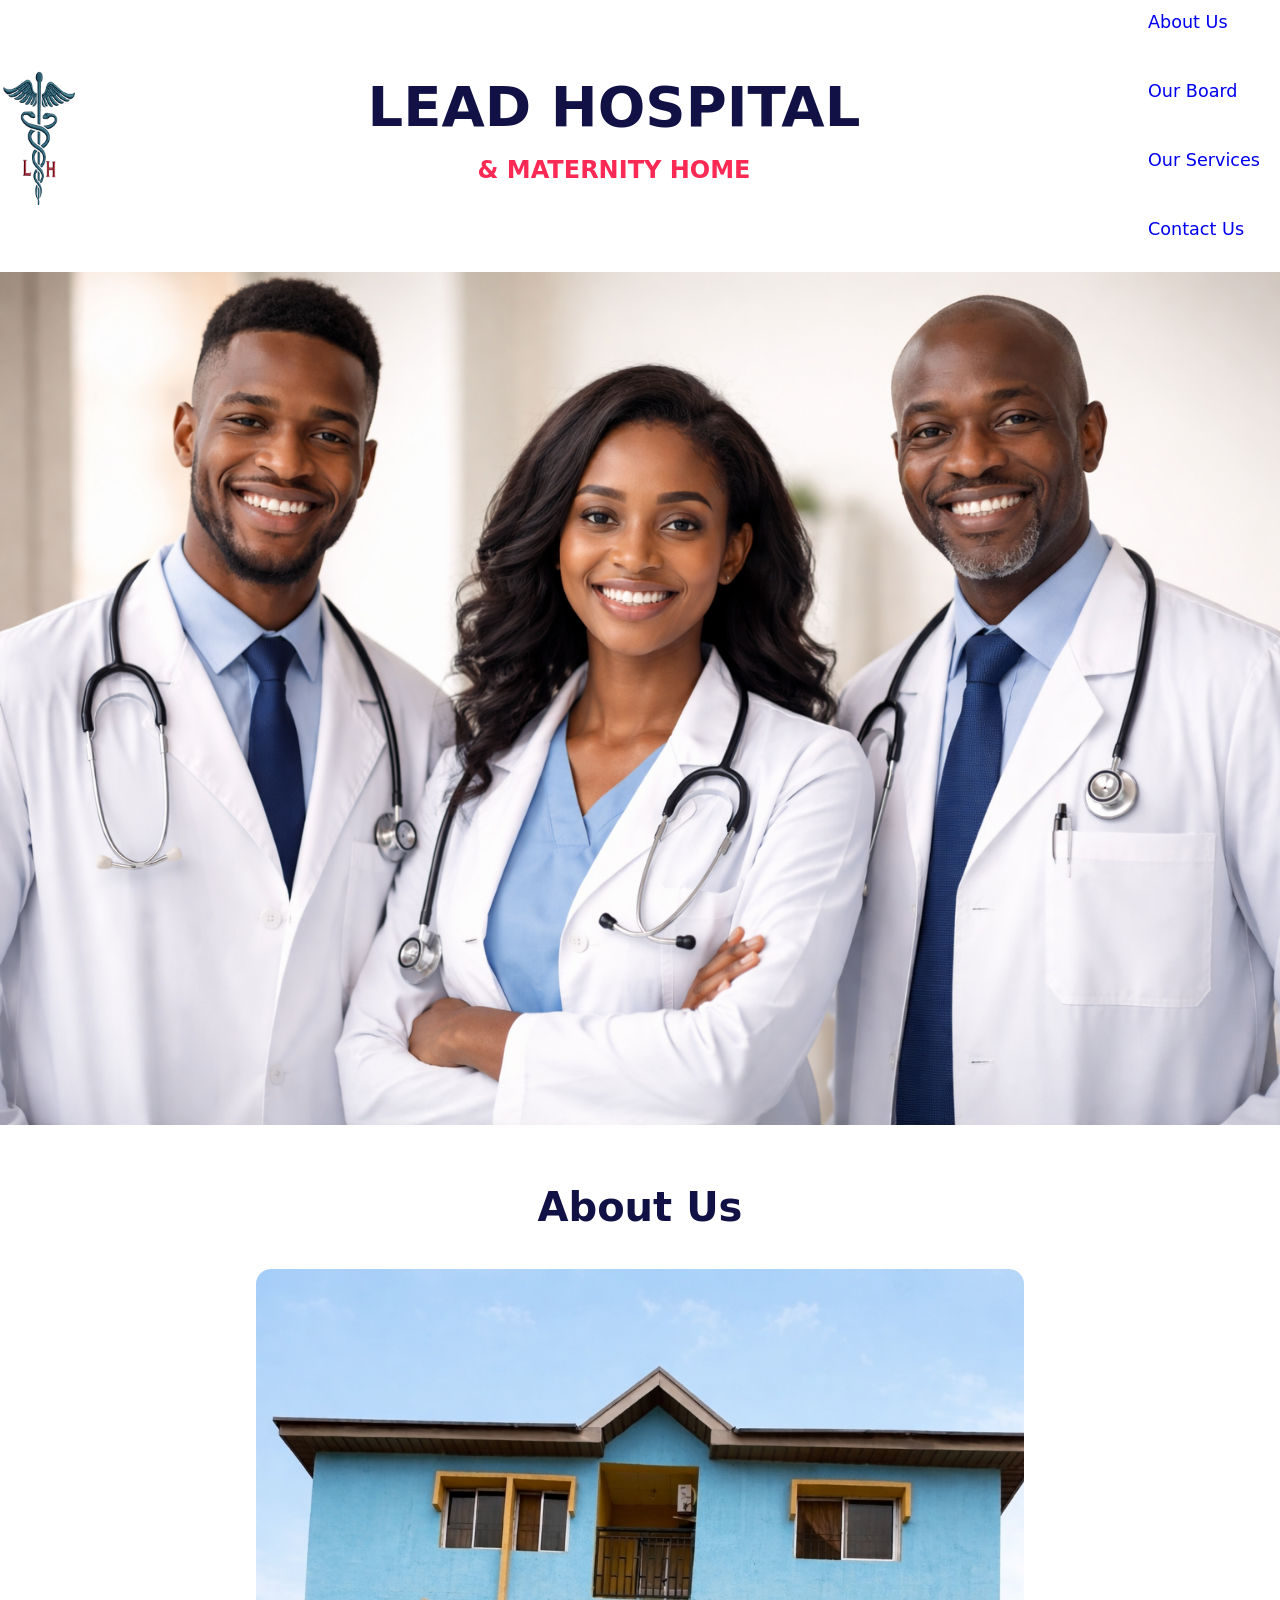
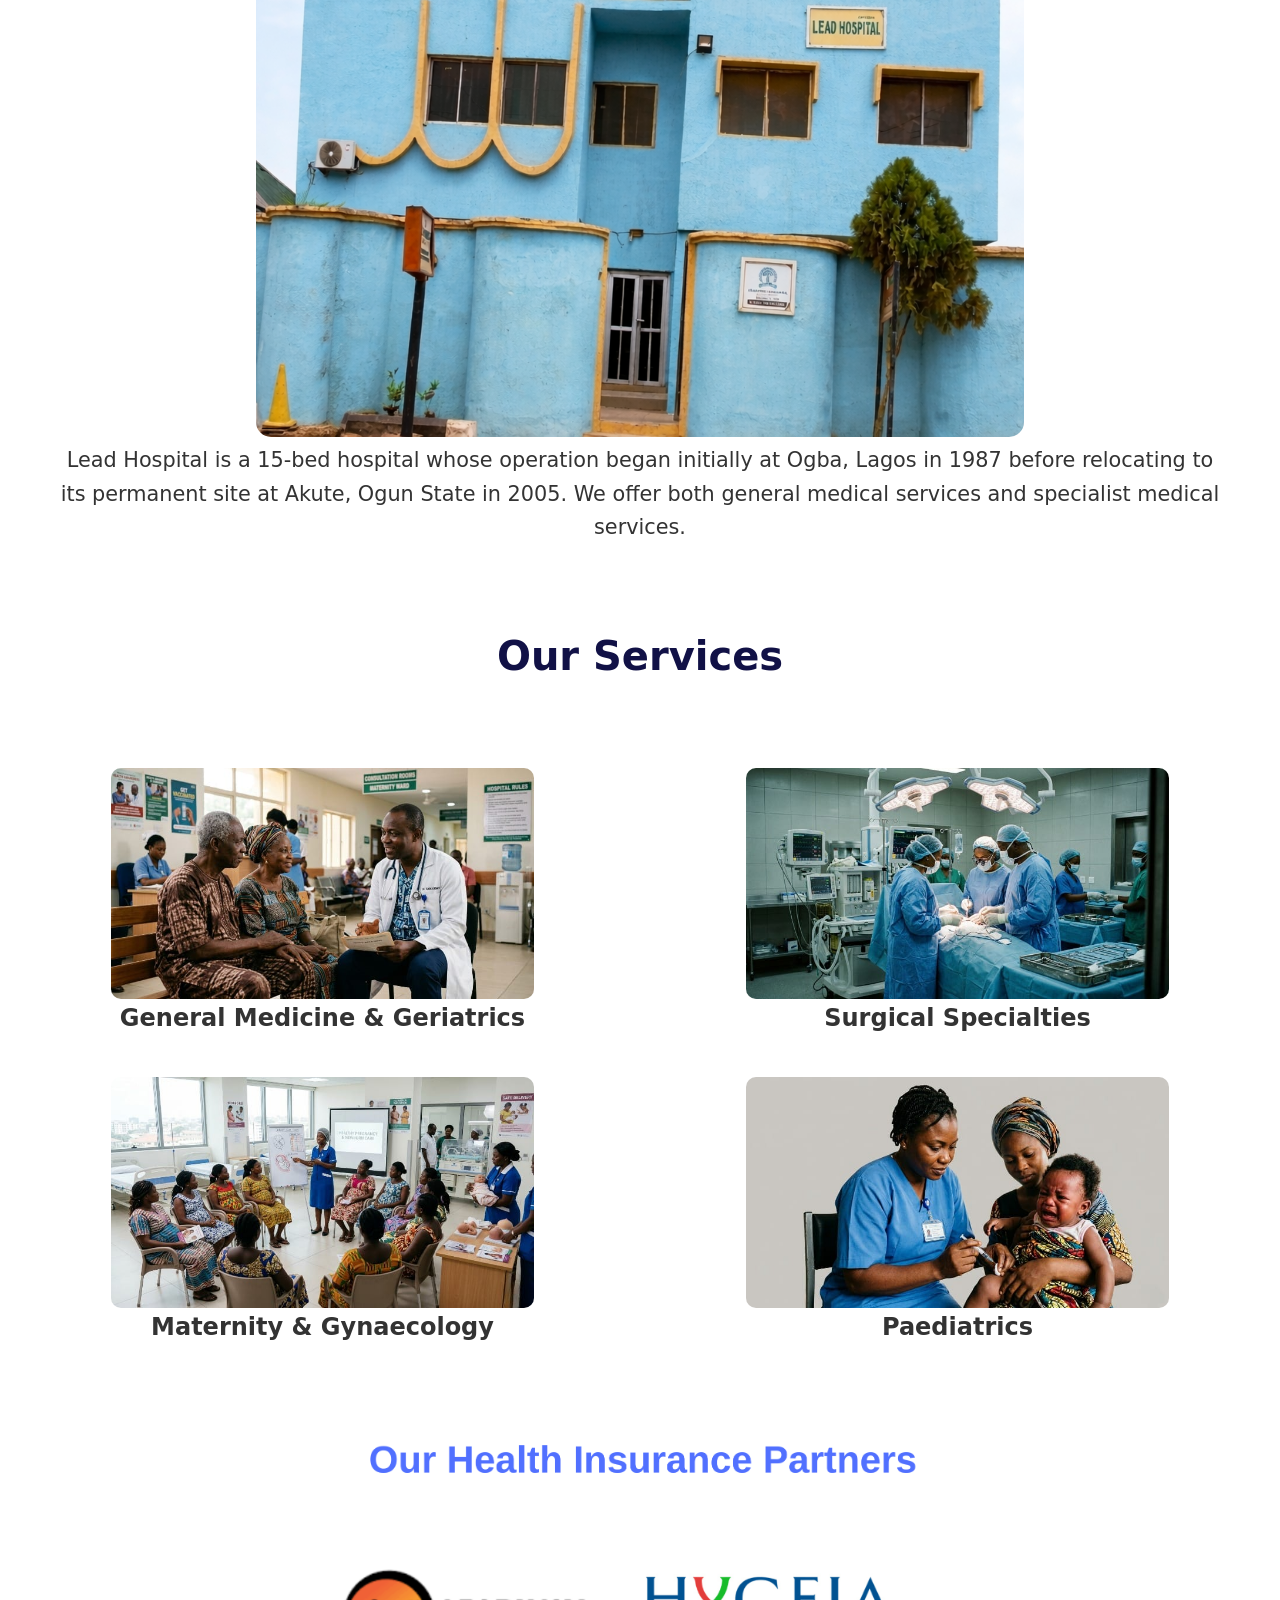
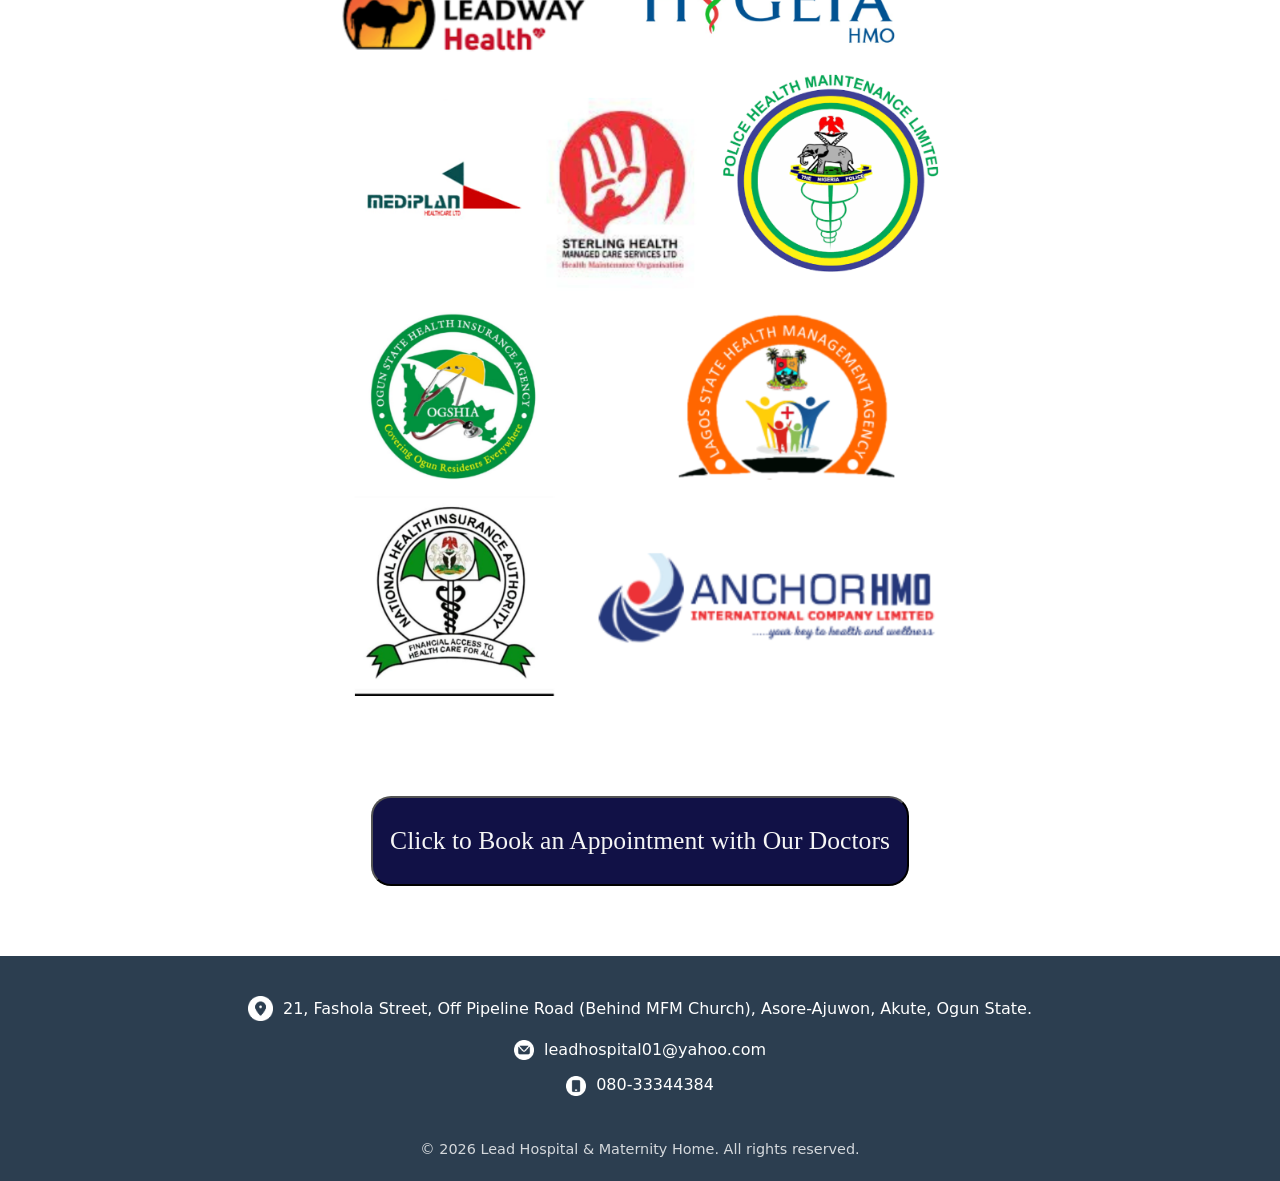
==== index.html @ 43e88675 "Add files via upload" ====
<!DOCTYPE html>
<html lang="en">
<head>
    <meta charset="UTF-8">
    <meta name="viewport" content="width=device-width, initial-scale=1.0">
    <title>Lead Hospital and Maternity Home</title>
    <link rel="icon" href="./Images/logo2.png" type="image/png">
    <link rel="stylesheet" href="style.css">
</head>
<body>
    <header class="header">
    <img class="logo" src="./Images/logo2.png">
    <div class="hospital">
    <h1>LEAD HOSPITAL</h1>
    <h2 class="mat">& MATERNITY HOME</h2>
    </div>
    <nav class="main-nav" aria-label="Main Navigation">
         <button class="menu-toggle" aria-controls="primary-navigation" aria-expanded="false">
                <span class="sr-only">Menu</span>
                <!-- Replaced Font Awesome icon with an inline SVG for reliability -->
                <svg width="24" height="24" viewBox="0 0 24 24" fill="none" xmlns="http://www.w3.org/2000/svg">
                    <path d="M4 6H20M4 12H20M4 18H20" stroke="currentColor" stroke-width="2" stroke-linecap="round" stroke-linejoin="round"/>
                </svg>
            </button>
        <ul id="primary-navigation" data-visible="false">
        <a href="#about-us"><li>About Us</li></a>
        <a href="./board.html" target="_blank"><li>Our Board</li></a>
        <a href="#our-services"><li>Our Services</li></a>
        <a href="#contact-us"><li>Contact Us</li></a>
        </ul>
    </nav>
    </header>
    <div id="slider">
    <figure>
        <img src="./Images/threedoctors.png">
        <img src="./Images/surgeons.png">
        <img src="./Images/nusreandboy.png">
        <img src="./Images/threedoctors.png">
        <img src="./Images/nusreandboy.png">
    </figure>
    </div>
    <section class="about-us-section">
    <h3 id="about-us">About Us</h3>
    <img src="./Images/hospitalbuilding2.png">
    <p class="lead">Lead Hospital is a 15-bed hospital whose operation began initially at Ogba, Lagos in 1987 before relocating to its permanent site at Akute, Ogun State in 2005.
We offer both general medical services and specialist medical services. 
</p>
</section>
<div class="our-services">
    <h4 id="our-services">Our Services</h4>
</div> 
    <section class="services">
        <div class="service1">
    <div class="service">
        <img src="./Images/medicine2.jpg">
        <p><b>General Medicine & Geriatrics</b></p>
    </div>
    <div class="service">
        <img src="./Images/theater2.jpg">
        <p><b>Surgical Specialties</b></p>
    </div>
    </div>
    <div class="service2">
    <div class="service">
        <img src="./Images/maternity2.jpg">
        <p><b>Maternity & Gynaecology</b></p>
    </div>
    <div class="service">
        <img src="./Images/vaccination.jpg">
        <p><b>Paediatrics</b></p>
    </div>
    </div>
</section>
<div>
    <img class="hmos" src="./Images/hmos.png">
</div>
<a href="https://wa.link/bd7n5i" alt="whatsapp link" target="_blank"><button>Click to Book an Appointment with Our Doctors</button></a>
   

    <footer class="site-footer">
        <div class="footer-contact-info">
            <address id="contact-us">
                <img class="icon" src="./Images/addressicon.png" alt="Address icon">
                <p>21, Fashola Street, Off Pipeline Road (Behind MFM Church), Asore-Ajuwon, Akute, Ogun State.</p>
            </address>
            <p>
                <img class="contact-icon" src="./Images/emailicon.png" alt="Email icon">
                <a href="mailto:leadhospital01@yahoo.com">leadhospital01@yahoo.com</a>
            </p>
            <p>
                <img class="contact-icon" src="./Images/phoneicon.png" alt="Phone icon">
                <a href="tel:+2348033344384">080-33344384</a>
            </p>
        </div>
        <div class="footer-copyright">
            <p>&copy; 2026 Lead Hospital & Maternity Home. All rights reserved.</p>
        </div>
    </footer>
     <script src="script.js"></script>
</body>
</html>
---- style.css ----
:root {
    /* Define color variables for easy changes and consistency */
    --primary-color: #5d4037; /* Darker brown */
    --secondary-color: #2e7d32; /* Darker green */
    --tertiary-color: red;
    --text-color-dark: #333;
    --text-color-light: #fff;
    --accent-grey: grey;
    --background-light: rgb(255, 255, 243); /* Your existing off-white/cream */
    --footer-bg-color: #2c3e50; /* Deep charcoal for footer */
}

* {
    margin: 0;
    padding: 0;
    box-sizing: border-box;
    /* Using system fonts for performance and native feel */
    overflow-x: hidden;
    font-family: system-ui, -apple-system, BlinkMacSystemFont, 'Segoe UI', Roboto, Oxygen, Ubuntu, Cantarell, 'Open Sans', 'Helvetica Neue', sans-serif;
}

html {
    scroll-behavior: smooth; /* Smooth scrolling for anchor links */
}

body {
    line-height: 1.6;
    color: var(--text-color-dark);
    -webkit-font-smoothing: antialiased; /* Better font rendering for macOS/iOS */
    -moz-osx-font-smoothing: grayscale; /* Better font rendering for macOS/iOS */
}
.header {
    display: flex;
    align-items: center;
    justify-content: space-between;
    padding-right: 20px;
    margin-bottom: 20px;
}
.logo {
    width: 80px;
    height: auto;
}
.hospital {
    display: flex;
    flex-direction: column;
    text-align: center;
}
.sr-only {
    position: absolute;
    width: 1px;
    height: 1px;
    padding: 0;
    margin: -1px;
    overflow: hidden;
    clip: rect(0, 0, 0, 0);
    white-space: nowrap;
    border: 0;
}
/* Navigation */
.main-nav ul {
    display: flex;
    flex-direction: column;
    list-style: none;
    gap: 25px; /* Space between navigation items */
    transition: transform 0.3s ease-in-out;
}

.main-nav a {
    font-size: 1.1em;
    font-weight: 500;
    padding: 8px 0; /* Add more vertical padding for clickable area */
    position: relative; /* For underline effect */
}

.main-nav a::after {
    content: '';
    position: absolute;
    width: 0;
    height: 2px;
    bottom: -3px;
    left: 0;
    background-color: var(--primary-color);
    transition: width 0.3s ease-in-out;
}

.main-nav a:hover::after,
.main-nav a:focus::after {
    width: 100%;
}
.menu-toggle {
    display: none; /* Hide on larger screens */
    background: none;
    border: none;
    font-size: 1.8em;
    color: var(--primary-color);
    cursor: pointer;
    padding: 10px;
    z-index: 1001; /* Ensure toggle is above the menu */
}
h1 {
    color: rgb(17, 17, 70);
    font-size:  clamp(3.5em, 2vw, 4.5em);
}
.board {
    font-size:  clamp(3em, 2vw, 3.5em);
}
.mat {
    color: rgb(250,42,85);
}

.about-us-section {
    padding: 30px 20px;
    max-width: 1200px;
    margin: 20px auto;
    text-align: center;
}
.about-us-section h3 {
    color: rgb(17, 17, 70);
    font-size: clamp(2em, 4vw, 2.5em);
    margin-bottom: 30px;
}
.lead {
    font-size: clamp(1em, 2vw, 1.3em);
}
.about-us-section img {
    border-radius: 15px;
    width: 60vw;
}
.our-docs {
    padding: 30px 20px;
    max-width: 1200px;
    margin: 0 auto;
    text-align: center;
}
.our-docs h4 {
    color: rgb(17, 17, 70);
    font-size: clamp(2em, 4vw, 2.5em);
    margin-bottom: 30px;
}
.docs {
    display: flex;
    flex-direction: column;
    align-items: center;
    justify-content: center;
}
.docs img {
    height: auto;
    width: 40vw;
}
.our-services {
    padding: 30px 20px;
    max-width: 1200px;
    margin: 0 auto;
    text-align: center;
}
.our-services h4 {
    color: rgb(17, 17, 70);
    font-size: clamp(2em, 4vw, 2.5em);
    margin-bottom: 30px;
}
.services {
    display: flex;
    flex-direction: column;
}
.service1, .service2 {
    display: flex;
    align-items: center;
    gap: 30px;
    padding: 20px;
}
.service {
    display: flex;
    flex-direction: column;
    align-items: center;
    justify-content: space-between;
}
.service img {
    width: 70%;
    border-radius: 10px;
}
.service p {
    font-size: clamp(1em, 2vw, 1.5em);
}
.hmos {
    max-height: 100vh;
    display: block;
    margin: 30px auto;
}
button {
    border-radius: 20px;
    width: 42vw;
    height: 10vh;
    display: block;
    margin: 70px auto;
    background-color:   rgb(17, 17, 70);
    font-family: Cambria, Cochin, Georgia, Times, 'Times New Roman', serif;
    font-size: clamp(1.3em, 2vw, 2em);
    font-weight: 500;
    color: whitesmoke;
}
button:hover {
    background-color:  rgb(250,42,85);
    color: whitesmoke
}
a {
   text-decoration: none;
}

#slider {
    overflow: hidden;
}

#slider figure {
    position: relative;
    width: 500%;
    margin: 0;
    left: 0;
    animation: 15s slider infinite;
}
#slider figure img {
    float: left;
    width: 20%;
}
@keyframes slider {
    0% {
        left: 0;
    }
     20% {
        left: 0;
    }
    25% {
        left: -100%;
    }
    45% {
        left: -100%;
    }
    50% {
        left: -200%;
    }
    70% {
        left: -200%;
    }
    75% {
        left: -300%;
    }
    95% {
        left: -300%;
    }
    100% {
        left: -400%;
    }
}

/* Footer */
.site-footer {
    background-color:  var(--footer-bg-color);
    color: var(--text-color-light);
    padding: 40px 20px 20px;
    text-align: center;
}

.footer-contact-info {
    margin-bottom: 20px;
    display: flex;
    flex-direction: column;
    align-items: center;
    gap: 10px;
}

.footer-contact-info address {
    font-style: normal;
    display: flex;
    align-items: center;
    justify-content: center;
    gap: 10px;
    margin-bottom: 5px;
}

.footer-contact-info .icon {
    width: 25px;
    height: 25px;
    filter: invert(100%);
    display: inline-block;
    vertical-align: middle;
}

.footer-contact-info p,
.footer-contact-info a {
    color: var(--text-color-light);
    font-size: 1em;
    margin: 0;
}

.footer-contact-info a:hover {
    text-decoration: underline;
}

/* New styling for the contact icons in the footer */
.contact-icon {
    width: 20px;
    height: 20px;
    filter: invert(100%);
    display: inline-block;
    vertical-align: middle;
    margin-right: 5px;
}

.footer-copyright p {
    font-size: 0.9em;
    opacity: 0.8;
    margin-top: 20px;
}


/* For screens up to 1024px wide (desktops, large tablets) */
@media (max-width: 1024px) {
    .site-header {
        padding: 10px;
    }
    .logo {
        width: 100px;
    }
    .main-nav ul {
        gap: 20px;
    }
    .docs img {
    height: auto;
    width: 60vw;
}
.book {
    width: 48vw;
    padding: 10px;
    height: 15vh;
   }

}

/* For screens up to 768px wide (tablets and smaller) */
@media (max-width: 768px) {
    /* Mobile navigation */
    .header {
        margin-left: 150px;
    }
    .logo {
    width: 70px;
    height: auto;
}

    .menu-toggle {
        display: block;
    }
    .main-nav ul {
        display: none;
        flex-direction: column;
        position: absolute;
        top: 60px;
        right: 0;
        width: 250px;
        background-color: #fff;
        box-shadow: 0 5px 15px rgba(0,0,0,0.1);
        border-radius: 8px;
        padding: 20px;
        transform: translateX(100%);
        transition: transform 0.3s ease-in-out;
    }
    .main-nav ul[data-visible="true"] {
        display: flex;
        transform: translateX(0);
    }
    .main-nav li {
        margin: 10px 0;
        text-align: center;
    }
    .main-nav a {
        padding: 10px;
        display: block;
        font-size: 1.2em;
    }
    .main-nav a::after {
        display: none;
    }


    /* Sections */
    .about-us-section,
    .services-overview {
        padding: 40px 20px;
    }

h1 {
    font-size:  clamp(2.5em, 2vw, 3em);
}
.board {
        margin-right: -120px;
    }
.hospital {
    margin-right: -120px;
}
.docs img {
    height: auto;
    width: 70vw;
}

    .footer-contact-info address,
    .footer-contact-info a {
        font-size: 0.9em;
    }
   .book {
    width: 48vw;
    padding: 10px;
    height: 15vh;
   } 
}

/* For screens up to 680px wide (small mobile phones) */
@media (max-width: 680px) {
   .logo {
    width: 60px;
    height: auto;
}
    .board {
    font-size:  clamp(1.5em, 2vw, 1.7em);
}
.hospital {
    margin-right: -100px;
}
.docs img {
    height: auto;
    width: 80vw;
}
.service p {
    font-size: clamp(0.9em, 2vw, 1.2em);
}
button {
    border-radius: 20px;
    width: 38vw;
    height: 10vh;
    display: block;
    margin: 70px auto;
    background-color:   rgb(17, 17, 70);
    font-family: Cambria, Cochin, Georgia, Times, 'Times New Roman', serif;
    font-size: clamp(1.1em, 2vw, 1.7em);
    font-weight: 500;
    color: whitesmoke;
}
.book {
    width: 52vw;
    padding: 10px;
    height: 20vh;
    font-size: clamp(1.5em, 2vw, 1.7em);
   }

}
/* For screens up to 480px wide (small mobile phones) */
@media (max-width: 480px) {
    .logo {
    width: 30px;
    height: auto;
}
.board {
        font-size: clamp(1.5em, 2vw, 1.6em);
        margin-left: -30px;
    }
    .site-header {
        padding: 10px;
    }
    
    .main-nav ul {
        width: 100%;
        border-radius: 0;
        right: 0;
    }
    .footer-contact-info address,
    .footer-contact-info a {
        font-size: 0.9em;
    }
}
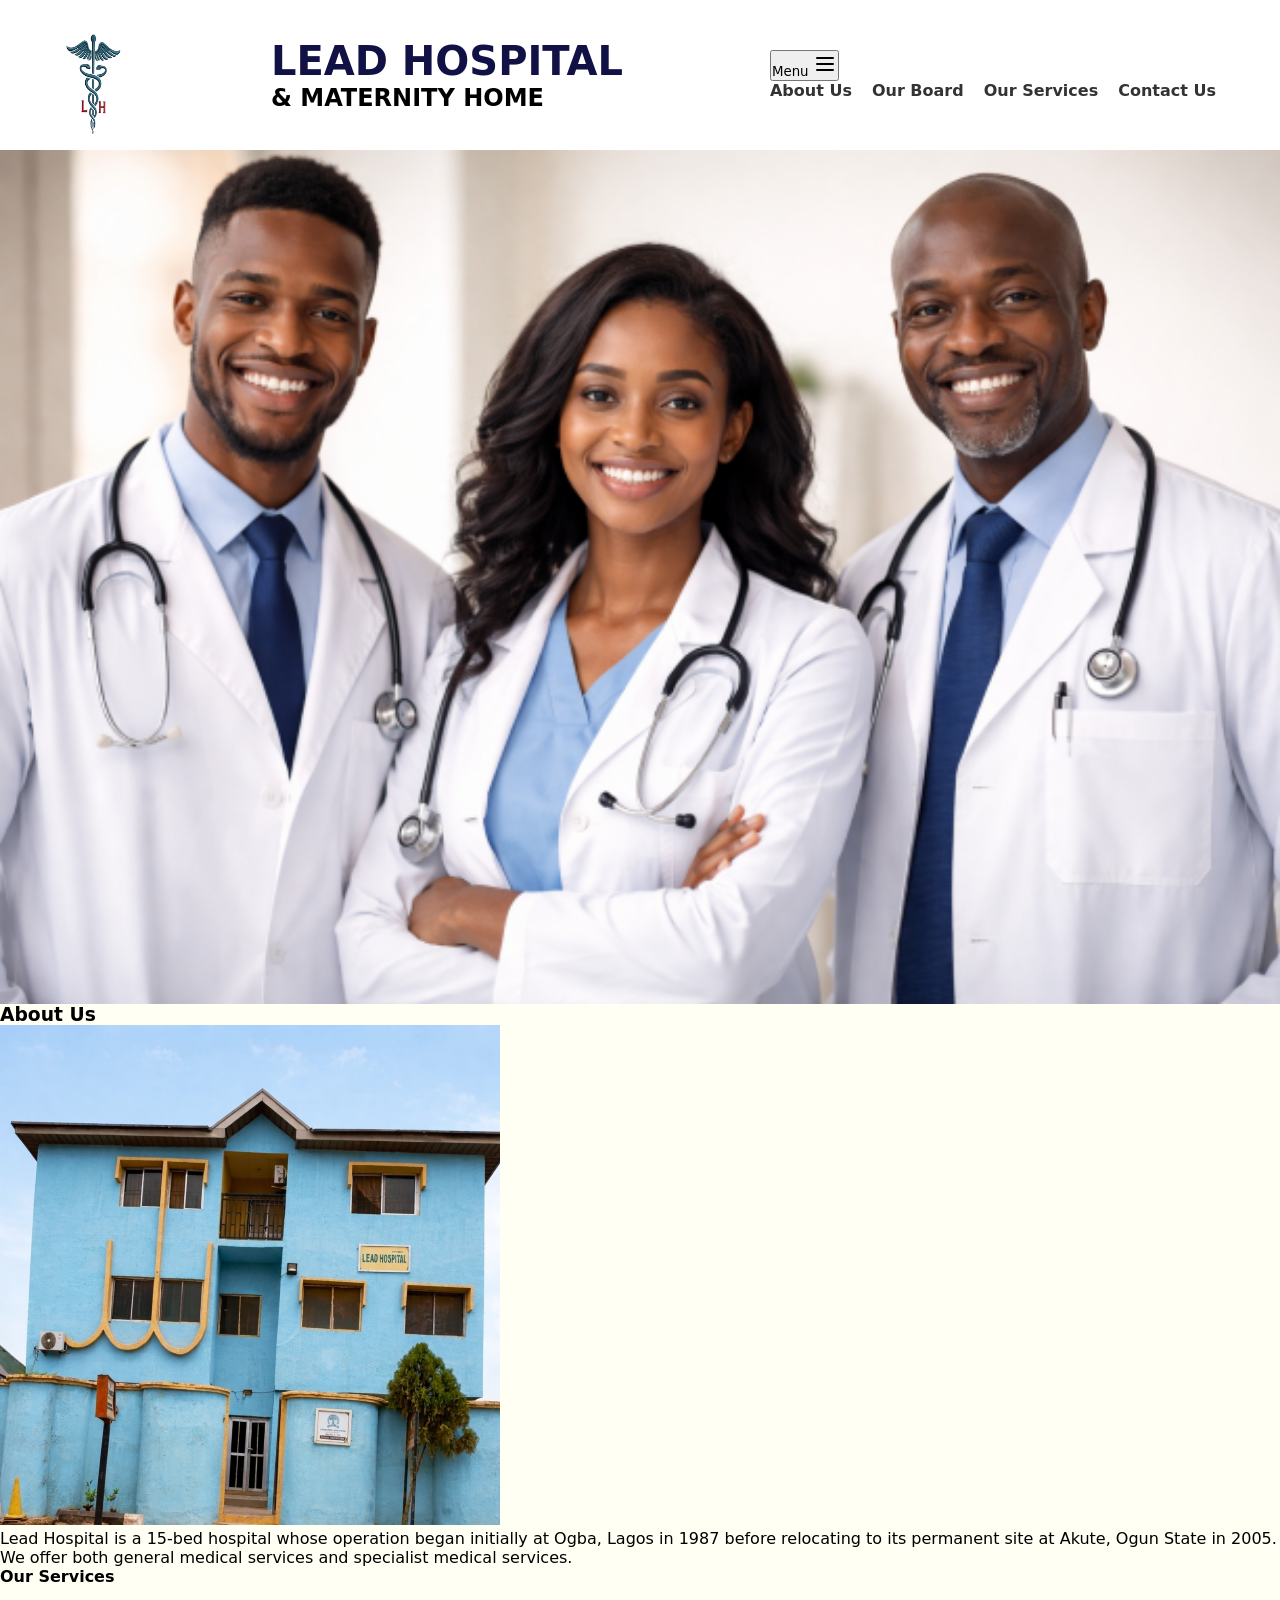
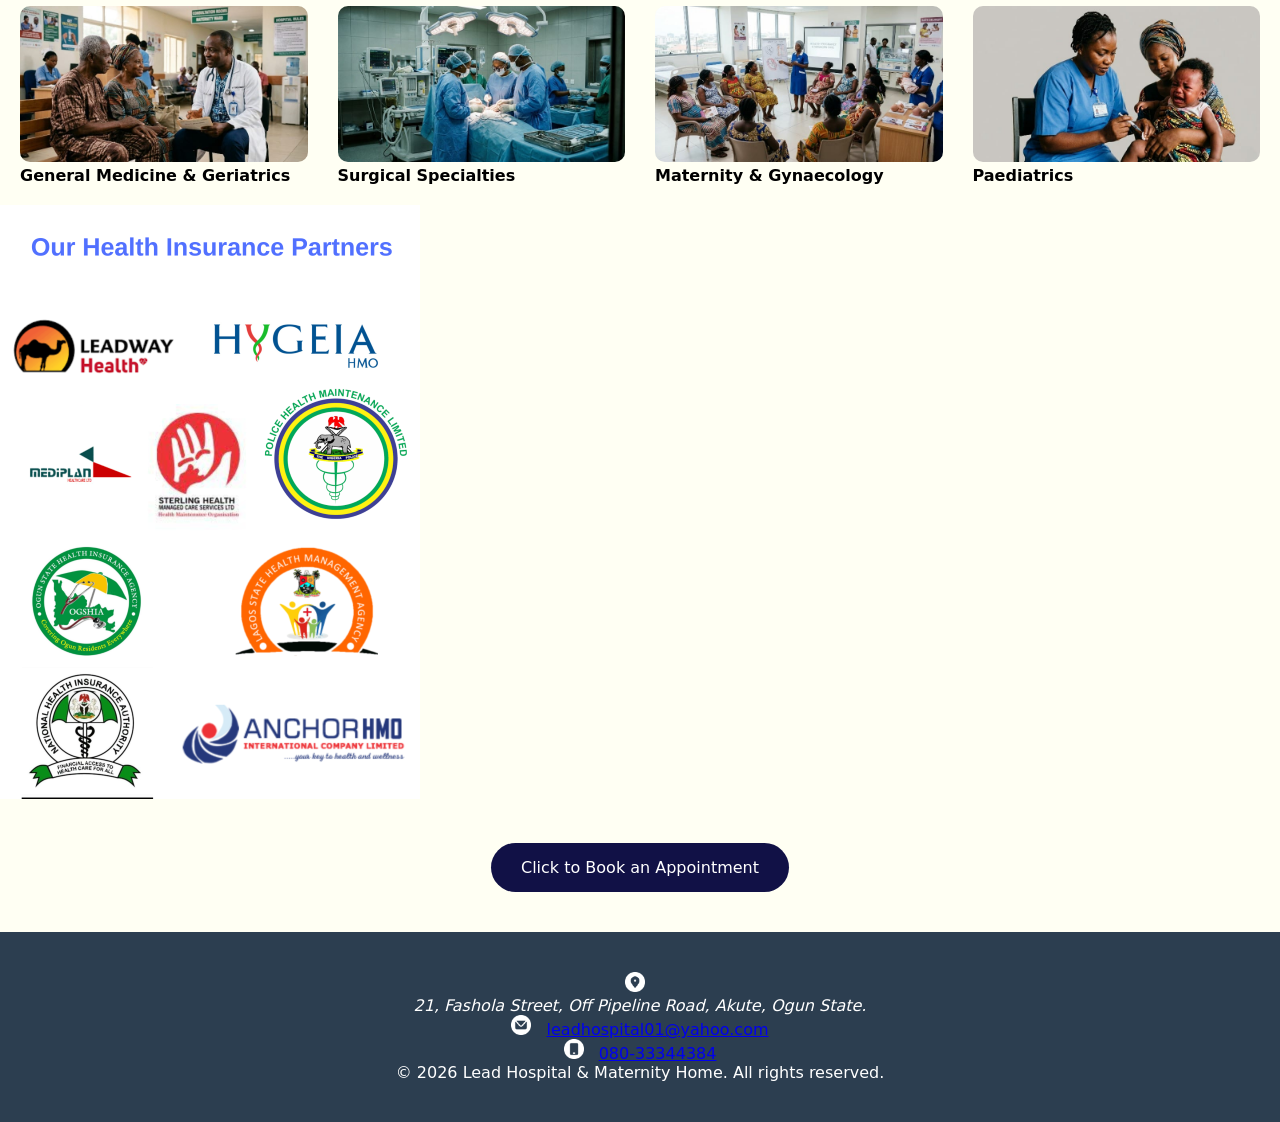
==== commit 353b3387: "Add files via upload" ====
--- a/index.html
+++ b/index.html
@@ -9,86 +9,87 @@
 </head>
 <body>
     <header class="header">
-    <img class="logo" src="./Images/logo2.png">
-    <div class="hospital">
-    <h1>LEAD HOSPITAL</h1>
-    <h2 class="mat">& MATERNITY HOME</h2>
-    </div>
-    <nav class="main-nav" aria-label="Main Navigation">
-         <button class="menu-toggle" aria-controls="primary-navigation" aria-expanded="false">
+        <img class="logo" src="./Images/logo2.png" alt="Lead Hospital Logo">
+        <div class="hospital">
+            <h1>LEAD HOSPITAL</h1>
+            <h2 class="mat">& MATERNITY HOME</h2>
+        </div>
+        <nav class="main-nav" aria-label="Main Navigation">
+            <button class="menu-toggle" aria-controls="primary-navigation" aria-expanded="false">
                 <span class="sr-only">Menu</span>
-                <!-- Replaced Font Awesome icon with an inline SVG for reliability -->
                 <svg width="24" height="24" viewBox="0 0 24 24" fill="none" xmlns="http://www.w3.org/2000/svg">
                     <path d="M4 6H20M4 12H20M4 18H20" stroke="currentColor" stroke-width="2" stroke-linecap="round" stroke-linejoin="round"/>
                 </svg>
             </button>
-        <ul id="primary-navigation" data-visible="false">
-        <a href="#about-us"><li>About Us</li></a>
-        <a href="./board.html" target="_blank"><li>Our Board</li></a>
-        <a href="#our-services"><li>Our Services</li></a>
-        <a href="#contact-us"><li>Contact Us</li></a>
-        </ul>
-    </nav>
+            <ul id="primary-navigation" data-visible="false">
+                <li><a href="#about-us">About Us</a></li>
+                <li><a href="./board.html">Our Board</a></li>
+                <li><a href="#our-services">Our Services</a></li>
+                <li><a href="#contact-us">Contact Us</a></li>
+            </ul>
+        </nav>
     </header>
-    <div id="slider">
-    <figure>
-        <img src="./Images/threedoctors.png">
-        <img src="./Images/surgeons.png">
-        <img src="./Images/nusreandboy.png">
-        <img src="./Images/threedoctors.png">
-        <img src="./Images/nusreandboy.png">
-    </figure>
-    </div>
-    <section class="about-us-section">
-    <h3 id="about-us">About Us</h3>
-    <img src="./Images/hospitalbuilding2.png">
-    <p class="lead">Lead Hospital is a 15-bed hospital whose operation began initially at Ogba, Lagos in 1987 before relocating to its permanent site at Akute, Ogun State in 2005.
-We offer both general medical services and specialist medical services. 
-</p>
-</section>
-<div class="our-services">
-    <h4 id="our-services">Our Services</h4>
-</div> 
-    <section class="services">
-        <div class="service1">
-    <div class="service">
-        <img src="./Images/medicine2.jpg">
-        <p><b>General Medicine & Geriatrics</b></p>
-    </div>
-    <div class="service">
-        <img src="./Images/theater2.jpg">
-        <p><b>Surgical Specialties</b></p>
-    </div>
-    </div>
-    <div class="service2">
-    <div class="service">
-        <img src="./Images/maternity2.jpg">
-        <p><b>Maternity & Gynaecology</b></p>
-    </div>
-    <div class="service">
-        <img src="./Images/vaccination.jpg">
-        <p><b>Paediatrics</b></p>
-    </div>
-    </div>
-</section>
-<div>
-    <img class="hmos" src="./Images/hmos.png">
-</div>
-<a href="https://wa.link/bd7n5i" alt="whatsapp link" target="_blank"><button>Click to Book an Appointment with Our Doctors</button></a>
-   
+
+    <main>
+        <div id="slider">
+            <figure>
+                <img src="./Images/threedoctors2.png" alt="Hospital Doctors">
+                <img src="./Images/surgeons2.png" alt="Surgery Team">
+                <img src="./Images/nurseandboy2.png" alt="Pediatric Care">
+                <img src="./Images/threedoctors2.png" alt="Hospital Doctors">
+                <img src="./Images/nurseandboy2.png" alt="Pediatric Care">
+            </figure>
+        </div>
+
+        <section id="about-us" class="about-us-section">
+            <h3>About Us</h3>
+            <img src="./Images/hospitalbuilding3.png" alt="Lead Hospital Building">
+            <p class="lead">Lead Hospital is a 15-bed hospital whose operation began initially at Ogba, Lagos in 1987 before relocating to its permanent site at Akute, Ogun State in 2005. We offer both general medical services and specialist medical services.</p>
+        </section>
+
+        <section id="our-services" class="services-container">
+            <h4>Our Services</h4>
+            <div class="services-grid">
+                <div class="service">
+                    <img src="./Images/medicine2.jpg" alt="Medicine">
+                    <p><b>General Medicine & Geriatrics</b></p>
+                </div>
+                <div class="service">
+                    <img src="./Images/theater2.jpg" alt="Surgery">
+                    <p><b>Surgical Specialties</b></p>
+                </div>
+                <div class="service">
+                    <img src="./Images/maternity2.jpg" alt="Maternity">
+                    <p><b>Maternity & Gynaecology</b></p>
+                </div>
+                <div class="service">
+                    <img src="./Images/vaccination.jpg" alt="Paediatrics">
+                    <p><b>Paediatrics</b></p>
+                </div>
+            </div>
+        </section>
+
+        <div class="hmo-container">
+            <img class="hmos" src="./Images/hmos2.png" alt="Partner HMOs">
+        </div>
+
+        <div class="cta-container">
+            <a href="https://wa.link/bd7n5i" class="book-btn" target="_blank">Click to Book an Appointment</a>
+        </div>
+    </main>
 
     <footer class="site-footer">
         <div class="footer-contact-info">
             <address id="contact-us">
-                <img class="icon" src="./Images/addressicon.png" alt="Address icon">
-                <p>21, Fashola Street, Off Pipeline Road (Behind MFM Church), Asore-Ajuwon, Akute, Ogun State.</p>
+                <img class="icon" src="./Images/addressicon.png" alt="Address">
+                <p>21, Fashola Street, Off Pipeline Road, Akute, Ogun State.</p>
             </address>
             <p>
-                <img class="contact-icon" src="./Images/emailicon.png" alt="Email icon">
+                <img class="contact-icon" src="./Images/emailicon.png" alt="Email">
                 <a href="mailto:leadhospital01@yahoo.com">leadhospital01@yahoo.com</a>
             </p>
             <p>
-                <img class="contact-icon" src="./Images/phoneicon.png" alt="Phone icon">
+                <img class="contact-icon" src="./Images/phoneicon.png" alt="Phone">
                 <a href="tel:+2348033344384">080-33344384</a>
             </p>
         </div>
@@ -96,6 +97,6 @@
             <p>&copy; 2026 Lead Hospital & Maternity Home. All rights reserved.</p>
         </div>
     </footer>
-     <script src="script.js"></script>
+    <script src="script.js"></script>
 </body>
 </html>
--- a/style.css
+++ b/style.css
@@ -1,477 +1,134 @@
 :root {
-    /* Define color variables for easy changes and consistency */
-    --primary-color: #5d4037; /* Darker brown */
-    --secondary-color: #2e7d32; /* Darker green */
-    --tertiary-color: red;
-    --text-color-dark: #333;
-    --text-color-light: #fff;
-    --accent-grey: grey;
-    --background-light: rgb(255, 255, 243); /* Your existing off-white/cream */
-    --footer-bg-color: #2c3e50; /* Deep charcoal for footer */
+    --primary-blue: rgb(17, 17, 70);
+    --accent-pink: rgb(250, 42, 85);
+    --bg-cream: rgb(255, 255, 243);
+    --footer-bg: #2c3e50;
+    --white: #ffffff;
 }
 
 * {
     margin: 0;
     padding: 0;
     box-sizing: border-box;
-    /* Using system fonts for performance and native feel */
-    overflow-x: hidden;
-    font-family: system-ui, -apple-system, BlinkMacSystemFont, 'Segoe UI', Roboto, Oxygen, Ubuntu, Cantarell, 'Open Sans', 'Helvetica Neue', sans-serif;
-}
-
-html {
-    scroll-behavior: smooth; /* Smooth scrolling for anchor links */
+    font-family: system-ui, sans-serif;
 }
 
 body {
-    line-height: 1.6;
-    color: var(--text-color-dark);
-    -webkit-font-smoothing: antialiased; /* Better font rendering for macOS/iOS */
-    -moz-osx-font-smoothing: grayscale; /* Better font rendering for macOS/iOS */
+    background-color: var(--bg-cream);
+    overflow-x: hidden; /* Prevent horizontal scroll */
 }
+
+/* Header & Nav */
 .header {
     display: flex;
     align-items: center;
     justify-content: space-between;
-    padding-right: 20px;
-    margin-bottom: 20px;
+    padding: 1rem 5%;
+    background: var(--white);
 }
-.logo {
-    width: 80px;
-    height: auto;
+
+.logo { width: 60px; }
+
+.hospital h1 { 
+    color: var(--primary-blue); 
+    font-size: clamp(1.2rem, 4vw, 2.5rem); 
 }
-.hospital {
-    display: flex;
-    flex-direction: column;
-    text-align: center;
-}
-.sr-only {
-    position: absolute;
-    width: 1px;
-    height: 1px;
-    padding: 0;
-    margin: -1px;
-    overflow: hidden;
-    clip: rect(0, 0, 0, 0);
-    white-space: nowrap;
-    border: 0;
-}
-/* Navigation */
+
 .main-nav ul {
     display: flex;
-    flex-direction: column;
     list-style: none;
-    gap: 25px; /* Space between navigation items */
-    transition: transform 0.3s ease-in-out;
+    gap: 20px;
 }
 
 .main-nav a {
-    font-size: 1.1em;
-    font-weight: 500;
-    padding: 8px 0; /* Add more vertical padding for clickable area */
-    position: relative; /* For underline effect */
+    text-decoration: none;
+    color: #333;
+    font-weight: bold;
 }
 
-.main-nav a::after {
-    content: '';
-    position: absolute;
-    width: 0;
-    height: 2px;
-    bottom: -3px;
-    left: 0;
-    background-color: var(--primary-color);
-    transition: width 0.3s ease-in-out;
-}
-
-.main-nav a:hover::after,
-.main-nav a:focus::after {
-    width: 100%;
-}
-.menu-toggle {
-    display: none; /* Hide on larger screens */
-    background: none;
-    border: none;
-    font-size: 1.8em;
-    color: var(--primary-color);
-    cursor: pointer;
-    padding: 10px;
-    z-index: 1001; /* Ensure toggle is above the menu */
-}
-h1 {
-    color: rgb(17, 17, 70);
-    font-size:  clamp(3.5em, 2vw, 4.5em);
-}
-.board {
-    font-size:  clamp(3em, 2vw, 3.5em);
-}
-.mat {
-    color: rgb(250,42,85);
-}
-
-.about-us-section {
-    padding: 30px 20px;
-    max-width: 1200px;
-    margin: 20px auto;
-    text-align: center;
-}
-.about-us-section h3 {
-    color: rgb(17, 17, 70);
-    font-size: clamp(2em, 4vw, 2.5em);
-    margin-bottom: 30px;
-}
-.lead {
-    font-size: clamp(1em, 2vw, 1.3em);
-}
-.about-us-section img {
-    border-radius: 15px;
-    width: 60vw;
-}
-.our-docs {
-    padding: 30px 20px;
-    max-width: 1200px;
-    margin: 0 auto;
-    text-align: center;
-}
-.our-docs h4 {
-    color: rgb(17, 17, 70);
-    font-size: clamp(2em, 4vw, 2.5em);
-    margin-bottom: 30px;
-}
-.docs {
-    display: flex;
-    flex-direction: column;
-    align-items: center;
-    justify-content: center;
-}
-.docs img {
-    height: auto;
-    width: 40vw;
-}
-.our-services {
-    padding: 30px 20px;
-    max-width: 1200px;
-    margin: 0 auto;
-    text-align: center;
-}
-.our-services h4 {
-    color: rgb(17, 17, 70);
-    font-size: clamp(2em, 4vw, 2.5em);
-    margin-bottom: 30px;
-}
-.services {
-    display: flex;
-    flex-direction: column;
-}
-.service1, .service2 {
-    display: flex;
-    align-items: center;
+/* Services Grid - Better than Service1/Service2 divs */
+.services-grid {
+    display: grid;
+    grid-template-columns: repeat(auto-fit, minmax(250px, 1fr));
     gap: 30px;
     padding: 20px;
 }
-.service {
-    display: flex;
-    flex-direction: column;
-    align-items: center;
-    justify-content: space-between;
-}
+
 .service img {
-    width: 70%;
+    width: 100%;
+    max-width: 300px;
     border-radius: 10px;
 }
-.service p {
-    font-size: clamp(1em, 2vw, 1.5em);
-}
-.hmos {
-    max-height: 100vh;
-    display: block;
-    margin: 30px auto;
-}
-button {
-    border-radius: 20px;
-    width: 42vw;
-    height: 10vh;
-    display: block;
-    margin: 70px auto;
-    background-color:   rgb(17, 17, 70);
-    font-family: Cambria, Cochin, Georgia, Times, 'Times New Roman', serif;
-    font-size: clamp(1.3em, 2vw, 2em);
-    font-weight: 500;
-    color: whitesmoke;
-}
-button:hover {
-    background-color:  rgb(250,42,85);
-    color: whitesmoke
-}
-a {
-   text-decoration: none;
+
+/* CTA Button */
+.cta-container {
+    text-align: center;
+    padding: 40px;
 }
 
-#slider {
-    overflow: hidden;
+.book-btn {
+    background: var(--primary-blue);
+    color: white;
+    padding: 15px 30px;
+    border-radius: 50px;
+    text-decoration: none;
+    display: inline-block;
+    transition: 0.3s;
 }
 
-#slider figure {
-    position: relative;
-    width: 500%;
-    margin: 0;
-    left: 0;
-    animation: 15s slider infinite;
-}
-#slider figure img {
-    float: left;
-    width: 20%;
-}
-@keyframes slider {
-    0% {
-        left: 0;
-    }
-     20% {
-        left: 0;
-    }
-    25% {
-        left: -100%;
-    }
-    45% {
-        left: -100%;
-    }
-    50% {
-        left: -200%;
-    }
-    70% {
-        left: -200%;
-    }
-    75% {
-        left: -300%;
-    }
-    95% {
-        left: -300%;
-    }
-    100% {
-        left: -400%;
-    }
+.book-btn:hover {
+    background: var(--accent-pink);
 }
 
-/* Footer */
+/* Slider Animation Fix */
+#slider { overflow: hidden; width: 100%; }
+#slider figure {
+    display: flex;
+    width: 500%;
+    position: relative;
+    animation: 20s slider infinite;
+}
+#slider figure img { width: 20%; }
+
+@keyframes slider {
+    0%, 15% { left: 0%; }
+    20%, 35% { left: -100%; }
+    40%, 55% { left: -200%; }
+    60%, 75% { left: -300%; }
+    80%, 100% { left: -400%; }
+}
+
+/* Footer Fixes */
 .site-footer {
-    background-color:  var(--footer-bg-color);
-    color: var(--text-color-light);
-    padding: 40px 20px 20px;
+    background: var(--footer-bg);
+    color: white;
+    padding: 40px 20px;
     text-align: center;
 }
 
-.footer-contact-info {
-    margin-bottom: 20px;
-    display: flex;
-    flex-direction: column;
-    align-items: center;
-    gap: 10px;
+.icon, .contact-icon {
+    width: 20px;
+    filter: invert(100%);
+    margin-right: 10px;
 }
 
-.footer-contact-info address {
-    font-style: normal;
-    display: flex;
-    align-items: center;
-    justify-content: center;
-    gap: 10px;
-    margin-bottom: 5px;
+/* Responsive Logic */
+@media (max-width: 768px) {
+    .menu-toggle { display: block; }
+    .main-nav ul {
+        position: fixed;
+        inset: 0 0 0 30%;
+        background: white;
+        flex-direction: column;
+        padding: 100px 20px;
+        transform: translateX(100%);
+        transition: transform 0.3s ease-in-out;
+        z-index: 1000;
+    }
+    .main-nav ul[data-visible="true"] { transform: translateX(0); }
 }
 
-.footer-contact-info .icon {
-    width: 25px;
-    height: 25px;
-    filter: invert(100%);
-    display: inline-block;
-    vertical-align: middle;
-}
-
-.footer-contact-info p,
-.footer-contact-info a {
-    color: var(--text-color-light);
-    font-size: 1em;
-    margin: 0;
-}
-
-.footer-contact-info a:hover {
-    text-decoration: underline;
-}
-
-/* New styling for the contact icons in the footer */
-.contact-icon {
-    width: 20px;
-    height: 20px;
-    filter: invert(100%);
-    display: inline-block;
-    vertical-align: middle;
-    margin-right: 5px;
-}
-
-.footer-copyright p {
-    font-size: 0.9em;
-    opacity: 0.8;
-    margin-top: 20px;
-}
-
-
-/* For screens up to 1024px wide (desktops, large tablets) */
-@media (max-width: 1024px) {
-    .site-header {
-        padding: 10px;
-    }
-    .logo {
-        width: 100px;
-    }
-    .main-nav ul {
-        gap: 20px;
-    }
-    .docs img {
-    height: auto;
-    width: 60vw;
-}
-.book {
-    width: 48vw;
-    padding: 10px;
-    height: 15vh;
-   }
-
-}
-
-/* For screens up to 768px wide (tablets and smaller) */
-@media (max-width: 768px) {
-    /* Mobile navigation */
-    .header {
-        margin-left: 150px;
-    }
-    .logo {
-    width: 70px;
-    height: auto;
-}
-
-    .menu-toggle {
-        display: block;
-    }
-    .main-nav ul {
-        display: none;
-        flex-direction: column;
-        position: absolute;
-        top: 60px;
-        right: 0;
-        width: 250px;
-        background-color: #fff;
-        box-shadow: 0 5px 15px rgba(0,0,0,0.1);
-        border-radius: 8px;
-        padding: 20px;
-        transform: translateX(100%);
-        transition: transform 0.3s ease-in-out;
-    }
-    .main-nav ul[data-visible="true"] {
-        display: flex;
-        transform: translateX(0);
-    }
-    .main-nav li {
-        margin: 10px 0;
-        text-align: center;
-    }
-    .main-nav a {
-        padding: 10px;
-        display: block;
-        font-size: 1.2em;
-    }
-    .main-nav a::after {
-        display: none;
-    }
-
-
-    /* Sections */
-    .about-us-section,
-    .services-overview {
-        padding: 40px 20px;
-    }
-
-h1 {
-    font-size:  clamp(2.5em, 2vw, 3em);
-}
-.board {
-        margin-right: -120px;
-    }
-.hospital {
-    margin-right: -120px;
-}
-.docs img {
-    height: auto;
-    width: 70vw;
-}
-
-    .footer-contact-info address,
-    .footer-contact-info a {
-        font-size: 0.9em;
-    }
-   .book {
-    width: 48vw;
-    padding: 10px;
-    height: 15vh;
-   } 
-}
-
-/* For screens up to 680px wide (small mobile phones) */
-@media (max-width: 680px) {
-   .logo {
-    width: 60px;
-    height: auto;
-}
-    .board {
-    font-size:  clamp(1.5em, 2vw, 1.7em);
-}
-.hospital {
-    margin-right: -100px;
-}
-.docs img {
-    height: auto;
-    width: 80vw;
-}
-.service p {
-    font-size: clamp(0.9em, 2vw, 1.2em);
-}
-button {
-    border-radius: 20px;
-    width: 38vw;
-    height: 10vh;
-    display: block;
-    margin: 70px auto;
-    background-color:   rgb(17, 17, 70);
-    font-family: Cambria, Cochin, Georgia, Times, 'Times New Roman', serif;
-    font-size: clamp(1.1em, 2vw, 1.7em);
-    font-weight: 500;
-    color: whitesmoke;
-}
-.book {
-    width: 52vw;
-    padding: 10px;
-    height: 20vh;
-    font-size: clamp(1.5em, 2vw, 1.7em);
-   }
-
-}
-/* For screens up to 480px wide (small mobile phones) */
+/* The Syntax Error fix: Ensure only one closing brace at the end */
 @media (max-width: 480px) {
-    .logo {
-    width: 30px;
-    height: auto;
-}
-.board {
-        font-size: clamp(1.5em, 2vw, 1.6em);
-        margin-left: -30px;
-    }
-    .site-header {
-        padding: 10px;
-    }
-    
-    .main-nav ul {
-        width: 100%;
-        border-radius: 0;
-        right: 0;
-    }
-    .footer-contact-info address,
-    .footer-contact-info a {
-        font-size: 0.9em;
-    }
-}
+    .hospital h1 { font-size: 1rem; }
+}
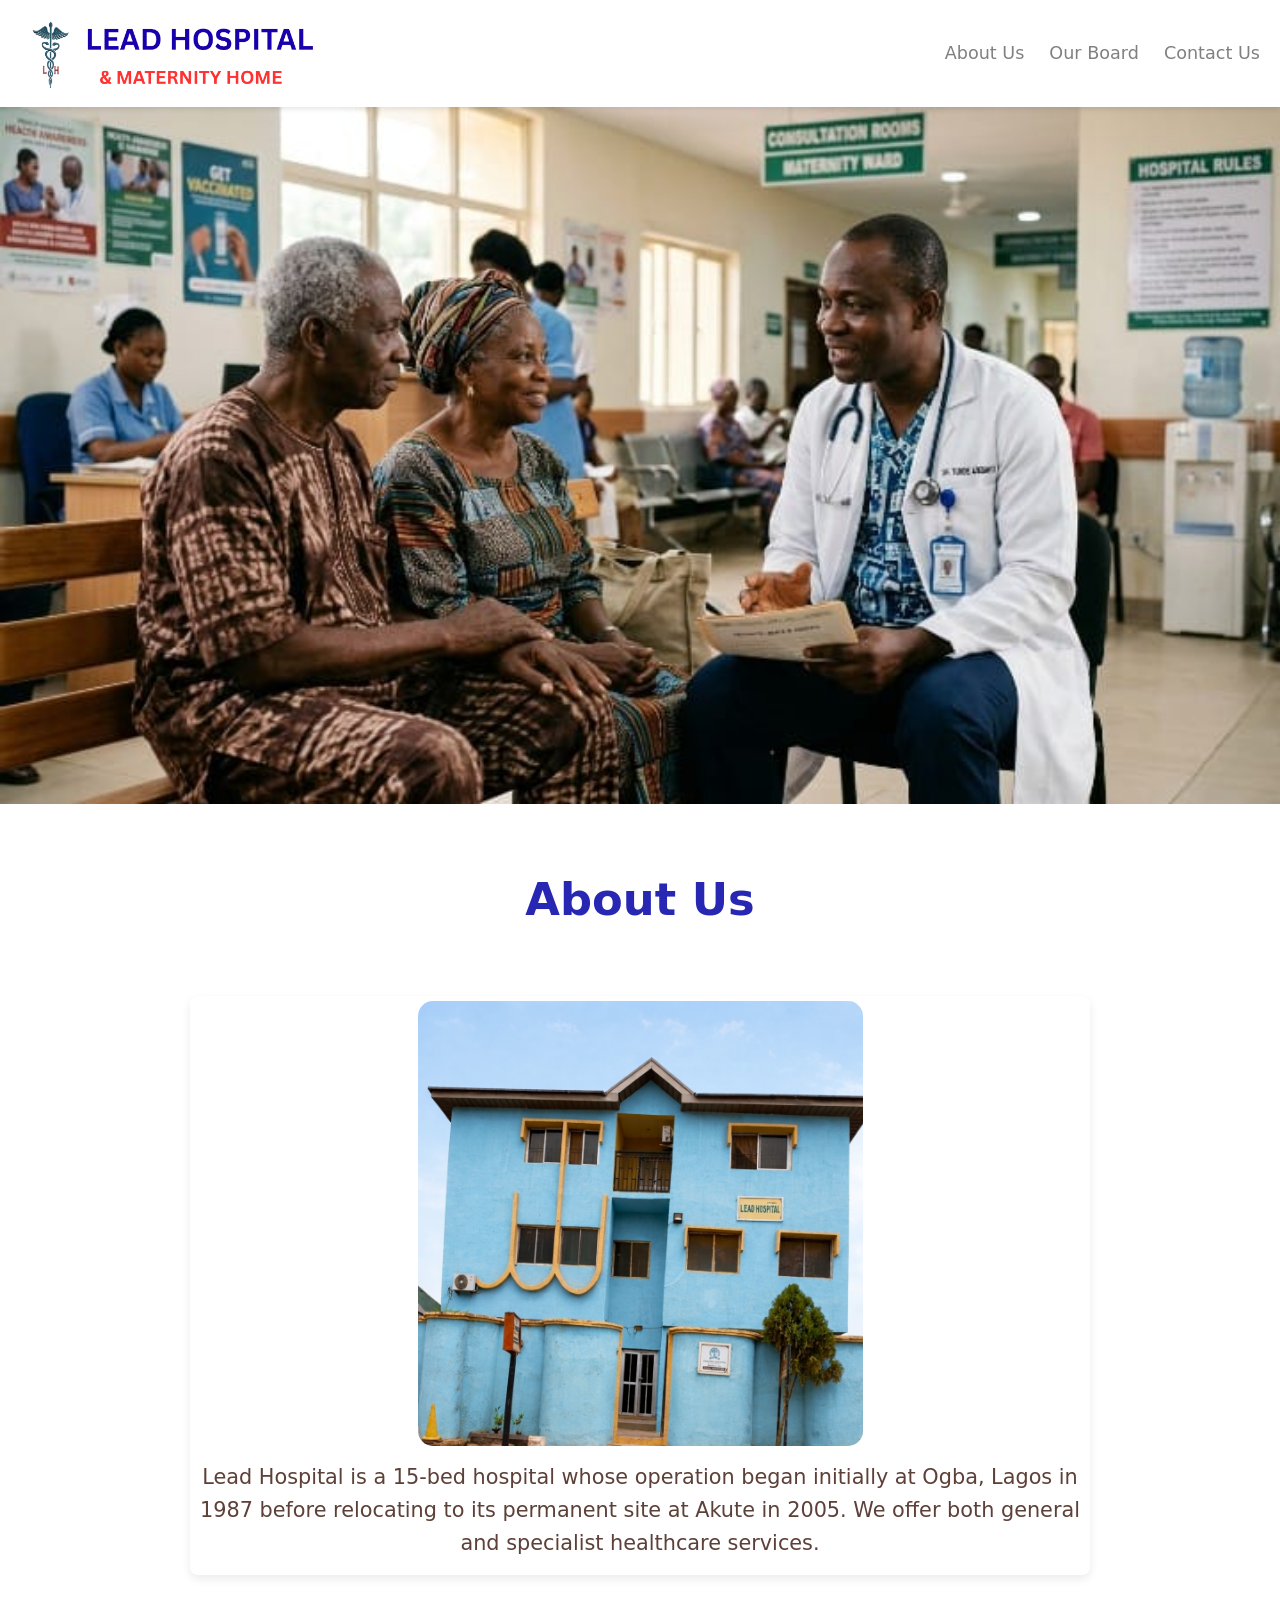
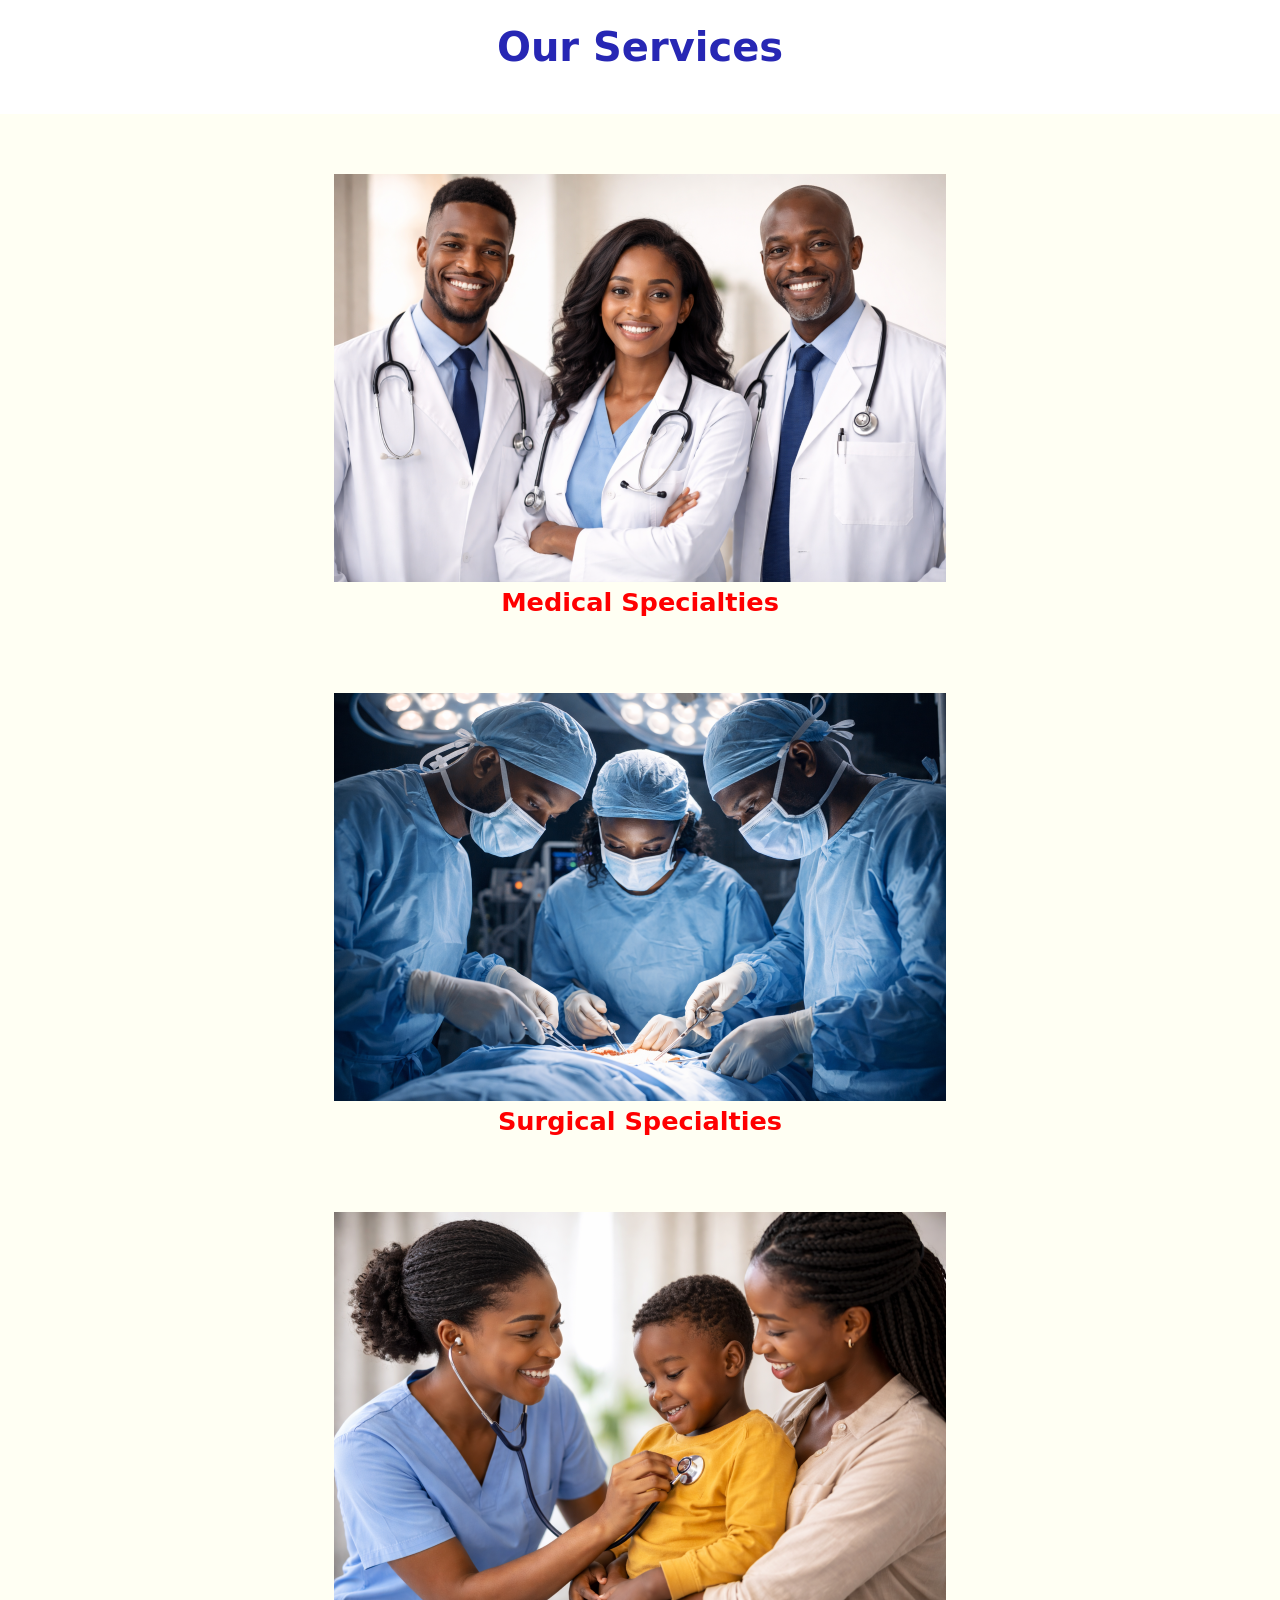
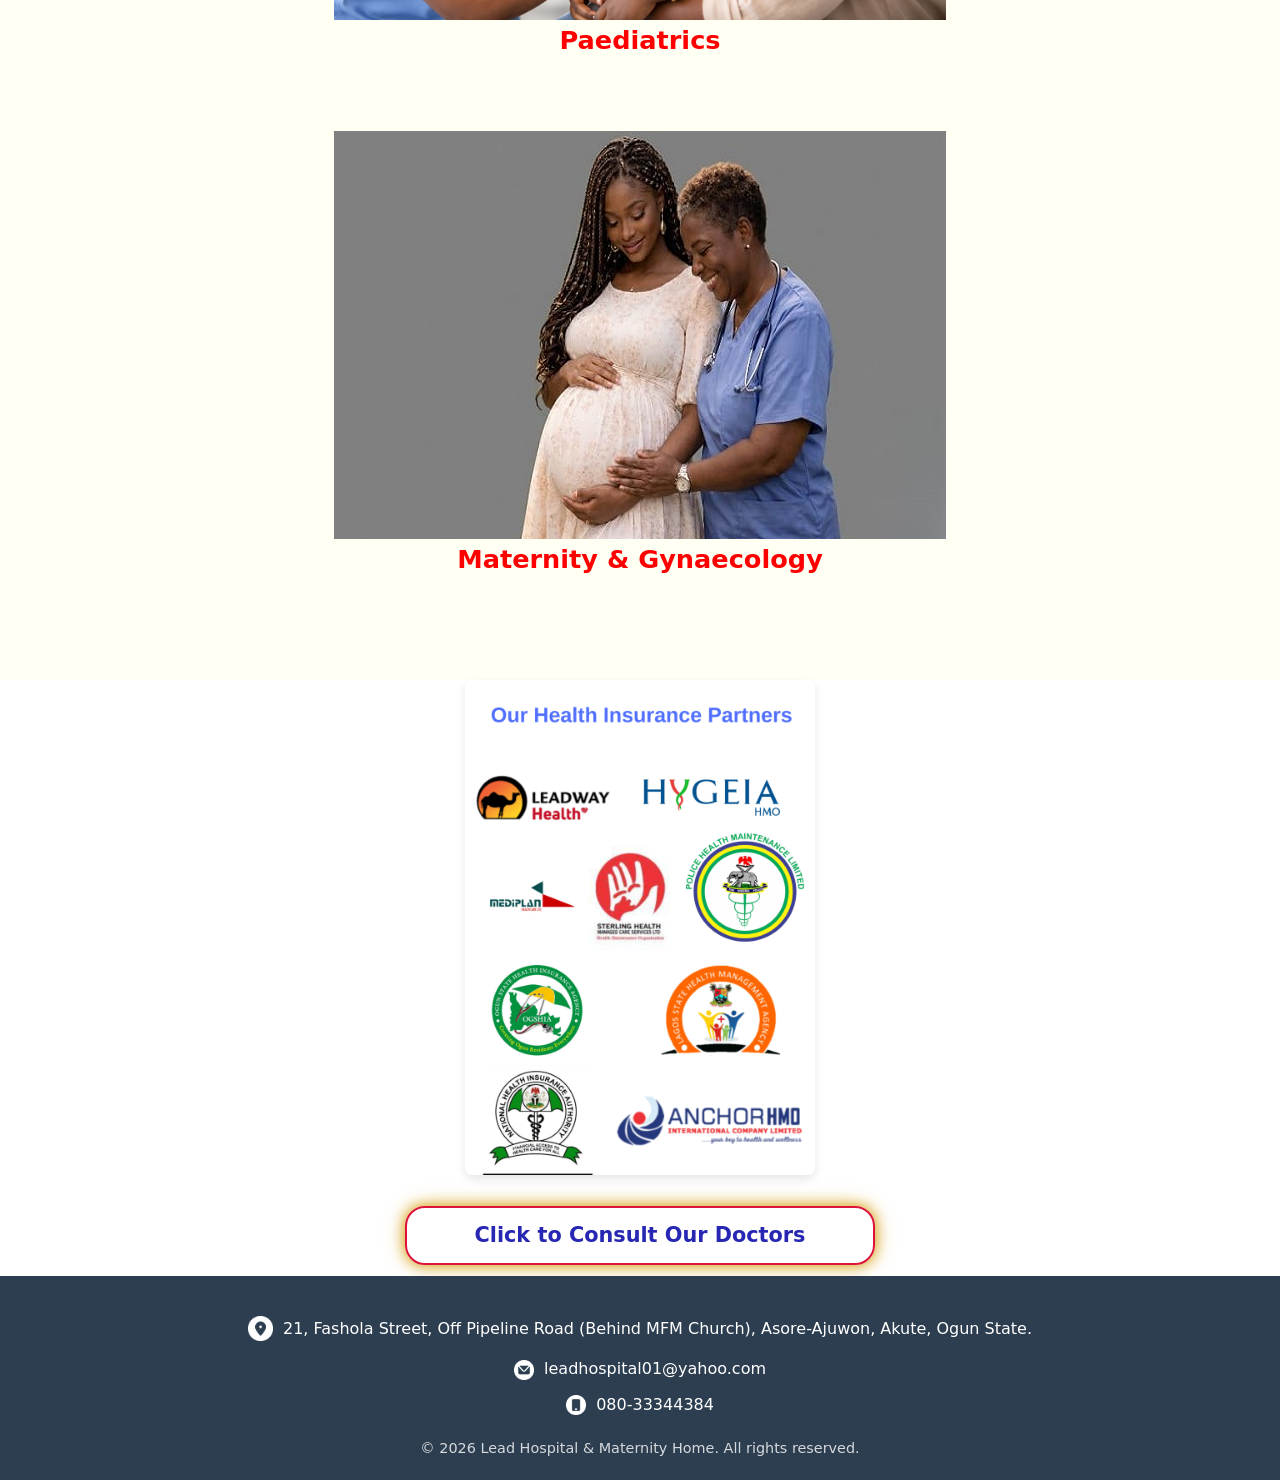
==== commit 92bd4e7a: "Add files via upload" ====
--- a/index.html
+++ b/index.html
@@ -3,93 +3,85 @@
 <head>
     <meta charset="UTF-8">
     <meta name="viewport" content="width=device-width, initial-scale=1.0">
-    <title>Lead Hospital and Maternity Home</title>
+    <title>Lead Hospital & Maternity Home</title>
+    <link rel="stylesheet" href="./style.css">
     <link rel="icon" href="./Images/logo2.png" type="image/png">
-    <link rel="stylesheet" href="style.css">
 </head>
 <body>
-    <header class="header">
-        <img class="logo" src="./Images/logo2.png" alt="Lead Hospital Logo">
-        <div class="hospital">
-            <h1>LEAD HOSPITAL</h1>
-            <h2 class="mat">& MATERNITY HOME</h2>
-        </div>
+    <header class="site-header">
+        <a href="/" class="logo-link" aria-label="Lead Hospital Home">
+        <img class="logo" src="./Images/leadhospitallogo.png" alt="Lead Hospital Logo">
+        </a>
         <nav class="main-nav" aria-label="Main Navigation">
             <button class="menu-toggle" aria-controls="primary-navigation" aria-expanded="false">
                 <span class="sr-only">Menu</span>
+                <!-- Replaced Font Awesome icon with an inline SVG for reliability -->
                 <svg width="24" height="24" viewBox="0 0 24 24" fill="none" xmlns="http://www.w3.org/2000/svg">
                     <path d="M4 6H20M4 12H20M4 18H20" stroke="currentColor" stroke-width="2" stroke-linecap="round" stroke-linejoin="round"/>
                 </svg>
             </button>
             <ul id="primary-navigation" data-visible="false">
                 <li><a href="#about-us">About Us</a></li>
-                <li><a href="./board.html">Our Board</a></li>
-                <li><a href="#our-services">Our Services</a></li>
+                <li><a href="#our-board">Our Board</a></li>
                 <li><a href="#contact-us">Contact Us</a></li>
             </ul>
         </nav>
     </header>
-
     <main>
         <div id="slider">
-            <figure>
-                <img src="./Images/threedoctors2.png" alt="Hospital Doctors">
-                <img src="./Images/surgeons2.png" alt="Surgery Team">
-                <img src="./Images/nurseandboy2.png" alt="Pediatric Care">
-                <img src="./Images/threedoctors2.png" alt="Hospital Doctors">
-                <img src="./Images/nurseandboy2.png" alt="Pediatric Care">
-            </figure>
-        </div>
+                <figure>
+                    <img src="./Images/medicine2.jpg">
+                    <img src="./Images/theater2.jpg">
+                    <img src="./Images/vaccination.jpg">
+                    <img src="./Images/maternity2.jpg">
+                    <img src="./Images/medicine2.jpg">
+                </figure>
 
-        <section id="about-us" class="about-us-section">
-            <h3>About Us</h3>
-            <img src="./Images/hospitalbuilding3.png" alt="Lead Hospital Building">
-            <p class="lead">Lead Hospital is a 15-bed hospital whose operation began initially at Ogba, Lagos in 1987 before relocating to its permanent site at Akute, Ogun State in 2005. We offer both general medical services and specialist medical services.</p>
-        </section>
-
-        <section id="our-services" class="services-container">
-            <h4>Our Services</h4>
-            <div class="services-grid">
-                <div class="service">
-                    <img src="./Images/medicine2.jpg" alt="Medicine">
-                    <p><b>General Medicine & Geriatrics</b></p>
-                </div>
-                <div class="service">
-                    <img src="./Images/theater2.jpg" alt="Surgery">
-                    <p><b>Surgical Specialties</b></p>
-                </div>
-                <div class="service">
-                    <img src="./Images/maternity2.jpg" alt="Maternity">
-                    <p><b>Maternity & Gynaecology</b></p>
-                </div>
-                <div class="service">
-                    <img src="./Images/vaccination.jpg" alt="Paediatrics">
-                    <p><b>Paediatrics</b></p>
-                </div>
+              </div>
+    </main>
+    
+    <h1>About Us</h1>
+    <section id="about-us" class="about-us">
+            <img src="./Images/hospitalbuilding3.png">
+            <p>Lead Hospital is a 15-bed hospital whose operation began initially at Ogba, Lagos in 1987 before relocating to its permanent site at Akute in 2005. We offer both general and specialist healthcare services.</p>
+    </section>
+    <h2>Our Services</h2>
+     <section class="services-overview">
+            <h2 class="sr-only">Our Core Services</h2>
+            <div class="service-item">
+               <img class="icon" src="./Images/threedoctors2.png" alt="Clinicians">
+               <h3>Medical Specialties</h3>
+            </div>
+            <div class="service-item">
+               <img class="icon" src="./Images/surgeons2.png" alt="Operation ongoing">
+               <h3>Surgical Specialties</h3>
+            </div>
+            <div class="service-item">
+               <img class="icon" src="./Images/nurseandboy2.png" alt="Vaccinatin sesion">
+               <h3>Paediatrics</h3>
+            </div>
+            <div class="service-item">
+               <img class="icon" src="./Images/pregnantwomananddoctor.jpg" alt="Maternity">
+               <h3>Maternity & Gynaecology</h3>
             </div>
         </section>
-
-        <div class="hmo-container">
-            <img class="hmos" src="./Images/hmos2.png" alt="Partner HMOs">
+        
+        <div class="hmos">
+            <img src="./Images/hmos2.png">
         </div>
-
-        <div class="cta-container">
-            <a href="https://wa.link/bd7n5i" class="book-btn" target="_blank">Click to Book an Appointment</a>
-        </div>
-    </main>
-
-    <footer class="site-footer">
+        <a href="https://wa.link/bd7n5i" target="_blank" alt="whatsapp link"><h3 class="book">Click to Consult Our Doctors</h3></a>
+     <footer class="site-footer">
         <div class="footer-contact-info">
             <address id="contact-us">
-                <img class="icon" src="./Images/addressicon.png" alt="Address">
-                <p>21, Fashola Street, Off Pipeline Road, Akute, Ogun State.</p>
+                <img class="icon" src="./Images/addressicon.png" alt="Address icon">
+                <p>21, Fashola Street, Off Pipeline Road (Behind MFM Church), Asore-Ajuwon, Akute, Ogun State.</p>
             </address>
             <p>
-                <img class="contact-icon" src="./Images/emailicon.png" alt="Email">
+                <img class="contact-icon" src="./Images/emailicon.png" alt="Email icon">
                 <a href="mailto:leadhospital01@yahoo.com">leadhospital01@yahoo.com</a>
             </p>
             <p>
-                <img class="contact-icon" src="./Images/phoneicon.png" alt="Phone">
+                <img class="contact-icon" src="./Images/phoneicon.png" alt="Phone icon">
                 <a href="tel:+2348033344384">080-33344384</a>
             </p>
         </div>
@@ -97,6 +89,6 @@
             <p>&copy; 2026 Lead Hospital & Maternity Home. All rights reserved.</p>
         </div>
     </footer>
-    <script src="script.js"></script>
+        <script src="script.js"></script>
 </body>
 </html>
--- a/style.css
+++ b/style.css
@@ -1,134 +1,397 @@
+/* Universal Styles */
 :root {
-    --primary-blue: rgb(17, 17, 70);
-    --accent-pink: rgb(250, 42, 85);
-    --bg-cream: rgb(255, 255, 243);
-    --footer-bg: #2c3e50;
-    --white: #ffffff;
-}
-
+    /* Define color variables for easy changes and consistency */
+    --primary-color: #5d4037; /* Darker brown */
+    --secondary-color: #2e7d32; /* Darker green */
+    --tertiary-color: red;
+    --text-color-dark: #333;
+    --text-color-light: #fff;
+    --accent-grey: grey;
+    --background-light: rgb(255, 255, 243); /* Your existing off-white/cream */
+    --footer-bg-color: #2c3e50; /* Deep charcoal for footer */
+}
 * {
     margin: 0;
     padding: 0;
     box-sizing: border-box;
-    font-family: system-ui, sans-serif;
+    /* Using system fonts for performance and native feel */
+    font-family: system-ui, -apple-system, BlinkMacSystemFont, 'Segoe UI', Roboto, Oxygen, Ubuntu, Cantarell, 'Open Sans', 'Helvetica Neue', sans-serif;
+}
+
+html {
+    scroll-behavior: smooth; /* Smooth scrolling for anchor links */
 }
 
 body {
-    background-color: var(--bg-cream);
-    overflow-x: hidden; /* Prevent horizontal scroll */
-}
-
-/* Header & Nav */
-.header {
-    display: flex;
+    line-height: 1.6;
+    color: var(--text-color-dark);
+    overflow-x: hidden; /* Prevent horizontal scroll due to potential overflows */
+    -webkit-font-smoothing: antialiased; /* Better font rendering for macOS/iOS */
+    -moz-osx-font-smoothing: grayscale; /* Better font rendering for macOS/iOS */
+}
+a {
+    text-decoration: none;
+    color: var(--accent-grey);
+    transition: color 0.3s ease; /* Smooth hover effect */
+}
+
+a:hover,
+a:focus {
+    color: var(--primary-color); /* Change link color on hover/focus */
+}
+
+img {
+    max-width: 100%;
+    height: auto;
+    display: block; /* Removes extra space below images */
+}
+/* Screen Reader Only Class for Accessibility */
+.sr-only {
+    position: absolute;
+    width: 1px;
+    height: 1px;
+    padding: 0;
+    margin: -1px;
+    overflow: hidden;
+    clip: rect(0, 0, 0, 0);
+    white-space: nowrap;
+    border: 0;
+}
+/* Header */
+.site-header {
+    display: flex;
+    justify-content: space-between;
     align-items: center;
-    justify-content: space-between;
-    padding: 1rem 5%;
-    background: var(--white);
-}
-
-.logo { width: 60px; }
-
-.hospital h1 { 
-    color: var(--primary-blue); 
-    font-size: clamp(1.2rem, 4vw, 2.5rem); 
-}
-
+    padding: 10px 20px;
+    background-color: #fff; /* Assuming a white background for the header */
+    box-shadow: 0 2px 5px rgba(0,0,0,0.1); /* Subtle shadow for depth */
+    position: sticky; /* Makes header stick to top */
+    top: 0;
+    z-index: 1000; /* Ensures header is above other content */
+}
+.logo-link {
+    display: flex; /* Align logo image better if it has space around it */
+    align-items: center;
+}
+.logo {
+    width: 300px; /* Adjust as needed for your logo size */
+    height: auto;
+}
+/* Navigation */
 .main-nav ul {
     display: flex;
     list-style: none;
-    gap: 20px;
-}
-
+    gap: 25px; /* Space between navigation items */
+    transition: transform 0.3s ease-in-out;
+}
 .main-nav a {
-    text-decoration: none;
-    color: #333;
-    font-weight: bold;
-}
-
-/* Services Grid - Better than Service1/Service2 divs */
-.services-grid {
-    display: grid;
-    grid-template-columns: repeat(auto-fit, minmax(250px, 1fr));
-    gap: 30px;
-    padding: 20px;
-}
-
-.service img {
+    font-size: 1.1em;
+    font-weight: 500;
+    padding: 8px 0; /* Add more vertical padding for clickable area */
+    position: relative; /* For underline effect */
+}
+.main-nav a::after {
+    content: '';
+    position: absolute;
+    width: 0;
+    height: 2px;
+    bottom: -3px;
+    left: 0;
+    background-color: var(--primary-color);
+    transition: width 0.3s ease-in-out;
+}
+.main-nav a:hover::after,
+.main-nav a:focus::after {
     width: 100%;
-    max-width: 300px;
-    border-radius: 10px;
-}
-
-/* CTA Button */
-.cta-container {
-    text-align: center;
-    padding: 40px;
-}
-
-.book-btn {
-    background: var(--primary-blue);
+}
+/* Mobile Navigation Toggle (Hidden by default on desktop) */
+.menu-toggle {
+    display: none; /* Hide on larger screens */
+    background: none;
+    border: none;
+    font-size: 1.8em;
+    color: var(--primary-color);
+    cursor: pointer;
+    padding: 10px;
+    z-index: 1001; /* Ensure toggle is above the menu */
+}
+#slider {
+    overflow: hidden;
+}
+#slider figure {
+    position: relative;
+    width: 500%;
+    margin: 0;
+    left: 0;
+    animation: 20s slider infinite;
+}
+#slider figure img {
+    float: left;
+    width: 20%;
+}
+@keyframes slider {
+    0% {
+        left: 0;
+    }
+    20% {
+        left: 0;
+    }
+    25% {
+        left: -100%;
+    }
+    45% {
+        left: -100%;
+    }
+    50% {
+        left: -200%;
+    }
+    70% {
+        left: -200%;
+    }
+    75% {
+        left: -300%;
+    }
+    95% {
+        left: -300%;
+    }
+    100% {
+        left: -400%;
+    }
+}
+/* About Us Section */
+h1 {
+    padding: 60px 20px;
+    max-width: 900px;
+    margin: 0 auto;
+    text-align: center;
+    color: rgb(39, 39, 180);
+    font-size: clamp(2em, 4vw, 2.8em);
+}
+
+.about-us {
+    flex: 1;
+    min-width: 280px; /* Minimum width before stacking */
+    max-width: 900px;
+    margin: 0 auto;
+    text-align: center;
+    padding: 5px;
+    background-color: #fff;
+    border-radius: 8px;
+    box-shadow: 0 4px 10px rgba(0,0,0,0.08);
+    transition: transform 0.3s ease;
+}
+.about-us img {
+    width: 50%;
+    height: auto;
+    margin: 0 auto 15px;
+    border-radius: 15px;
+}
+.about-us p {
+    color: var(--primary-color);
+    font-size: 1.3em;
+    margin-bottom: 10px;
+}
+.about-us:hover {
+     transform: translateY(-5px);
+}
+h2 {
+    color:  rgb(39, 39, 180);
+    font-size: clamp(1.8em, 4vw, 2.5em);
+    margin-bottom: -5px;
+    padding: 40px 20px;
+    text-align: center;
+}
+.services-overview {
+    display: flex;
+    flex-wrap: wrap;
+    justify-content: center; /* Changed from space-around to center for better alignment */
+    padding: 60px 20px;
+    background-color: var(--background-light);
+    gap: 30px; /* Space between service items */
+    text-align: center;
+}
+.services-overview h3 {
+    color: red;
+    font-size: clamp(1.1em, 3vw, 1.6em);
+    margin-bottom: 40px;
+    width: 100%;
+}
+.hmos {
+    flex: 0 0 auto;
+    width: 350px;
+    border-radius: 8px;
+    overflow: hidden;
+    box-shadow: 0 4px 10px rgba(0,0,0,0.1);
+    transition: transform 0.3s ease;
+    display: block;
+    margin: 0 auto;
+}
+.hmos:hover {
+    transform: translateY(-8px);
+}
+.hmos img {
+    width: 100%;
+    height: auto;
+    display: block;
+    object-fit: cover;
+    flex-grow: 1; /* Allow the image to take up available space */
+}
+.book {
+    font-weight: 700;
+    line-height: 1.2;
+    margin: 1.5em auto 0.5em;
+    color: rgb(39, 39, 180);
+    text-align: center;
+    padding-bottom: 8px;
+    animation: fadeIn 1.5s ease-in-out;
+    cursor: pointer;
+    padding: 15px 5px;
+    border-radius: 20px;
+    border: 2px solid crimson;
+    font-size: clamp(1em, 2vw, 1.3em);
+    max-width: 470px;
+    box-shadow: 0 0 12px rgba(218,165,32,0.9), 0 0 20px rgba(218,165,32,0.7);
+}
+.book:hover {
     color: white;
-    padding: 15px 30px;
-    border-radius: 50px;
-    text-decoration: none;
+    background-color: black;
+}
+/* Footer */
+.site-footer {
+    background-color:  var(--footer-bg-color);
+    color: var(--text-color-light);
+    padding: 40px 20px 20px;
+    text-align: center;
+}
+
+.footer-contact-info {
+    margin-bottom: 20px;
+    display: flex;
+    flex-direction: column;
+    align-items: center;
+    gap: 10px;
+}
+
+.footer-contact-info address {
+    font-style: normal;
+    display: flex;
+    align-items: center;
+    justify-content: center;
+    gap: 10px;
+    margin-bottom: 5px;
+}
+
+.footer-contact-info .icon {
+    width: 25px;
+    height: 25px;
+    filter: invert(100%);
     display: inline-block;
-    transition: 0.3s;
-}
-
-.book-btn:hover {
-    background: var(--accent-pink);
-}
-
-/* Slider Animation Fix */
-#slider { overflow: hidden; width: 100%; }
-#slider figure {
-    display: flex;
-    width: 500%;
-    position: relative;
-    animation: 20s slider infinite;
-}
-#slider figure img { width: 20%; }
-
-@keyframes slider {
-    0%, 15% { left: 0%; }
-    20%, 35% { left: -100%; }
-    40%, 55% { left: -200%; }
-    60%, 75% { left: -300%; }
-    80%, 100% { left: -400%; }
-}
-
-/* Footer Fixes */
-.site-footer {
-    background: var(--footer-bg);
-    color: white;
-    padding: 40px 20px;
-    text-align: center;
-}
-
-.icon, .contact-icon {
+    vertical-align: middle;
+}
+
+.footer-contact-info p,
+.footer-contact-info a {
+    color: var(--text-color-light);
+    font-size: 1em;
+    margin: 0;
+}
+
+.footer-contact-info a:hover {
+    text-decoration: underline;
+}
+/* New styling for the contact icons in the footer */
+.contact-icon {
     width: 20px;
+    height: 20px;
     filter: invert(100%);
-    margin-right: 10px;
-}
-
-/* Responsive Logic */
+    display: inline-block;
+    vertical-align: middle;
+    margin-right: 5px;
+}
+
+.footer-copyright p {
+    font-size: 0.9em;
+    opacity: 0.8;
+    margin-top: 20px;
+}
+/* ========================================= */
+/* MEDIA QUERIES FOR RESPONSIVENESS          */
+/* ========================================= */
+
+/* For screens up to 1024px wide (desktops, large tablets) */
+@media (max-width: 1024px) {
+    .site-header {
+        padding: 10px;
+    }
+    .logo {
+        width: 100px;
+    }
+    .main-nav ul {
+        gap: 20px;
+    }
+}
+/* For screens up to 768px wide (tablets and smaller) */
 @media (max-width: 768px) {
-    .menu-toggle { display: block; }
+    .logo {
+        width: 150px;
+    }
+    /* Mobile navigation */
+    .menu-toggle {
+        display: block;
+    }
     .main-nav ul {
-        position: fixed;
-        inset: 0 0 0 30%;
-        background: white;
+        display: none;
         flex-direction: column;
-        padding: 100px 20px;
+        position: absolute;
+        top: 60px;
+        right: 0;
+        width: 250px;
+        background-color: #fff;
+        box-shadow: 0 5px 15px rgba(0,0,0,0.1);
+        border-radius: 8px;
+        padding: 20px;
         transform: translateX(100%);
         transition: transform 0.3s ease-in-out;
-        z-index: 1000;
-    }
-    .main-nav ul[data-visible="true"] { transform: translateX(0); }
-}
-
-/* The Syntax Error fix: Ensure only one closing brace at the end */
+    }
+    .main-nav ul[data-visible="true"] {
+        display: flex;
+        transform: translateX(0);
+    }
+    .main-nav li {
+        margin: 10px 0;
+        text-align: center;
+    }
+    .main-nav a {
+        padding: 10px;
+        display: block;
+        font-size: 1.2em;
+    }
+    .main-nav a::after {
+        display: none;
+    }
+    .services-overview {
+        padding: 40px 20px;
+    }
+     .footer-contact-info address,
+    .footer-contact-info a {
+        font-size: 0.9em;
+    }
+}
+
+/* For screens up to 480px wide (small mobile phones) */
 @media (max-width: 480px) {
-    .hospital h1 { font-size: 1rem; }
+    .site-header {
+        padding: 10px;
+    }
+    .logo {
+        width: 80px;
+    }
+    .main-nav ul {
+        width: 100%;
+        border-radius: 0;
+        right: 0;
+    }
+    .hmos {
+        width: 100%;
+    }
 }
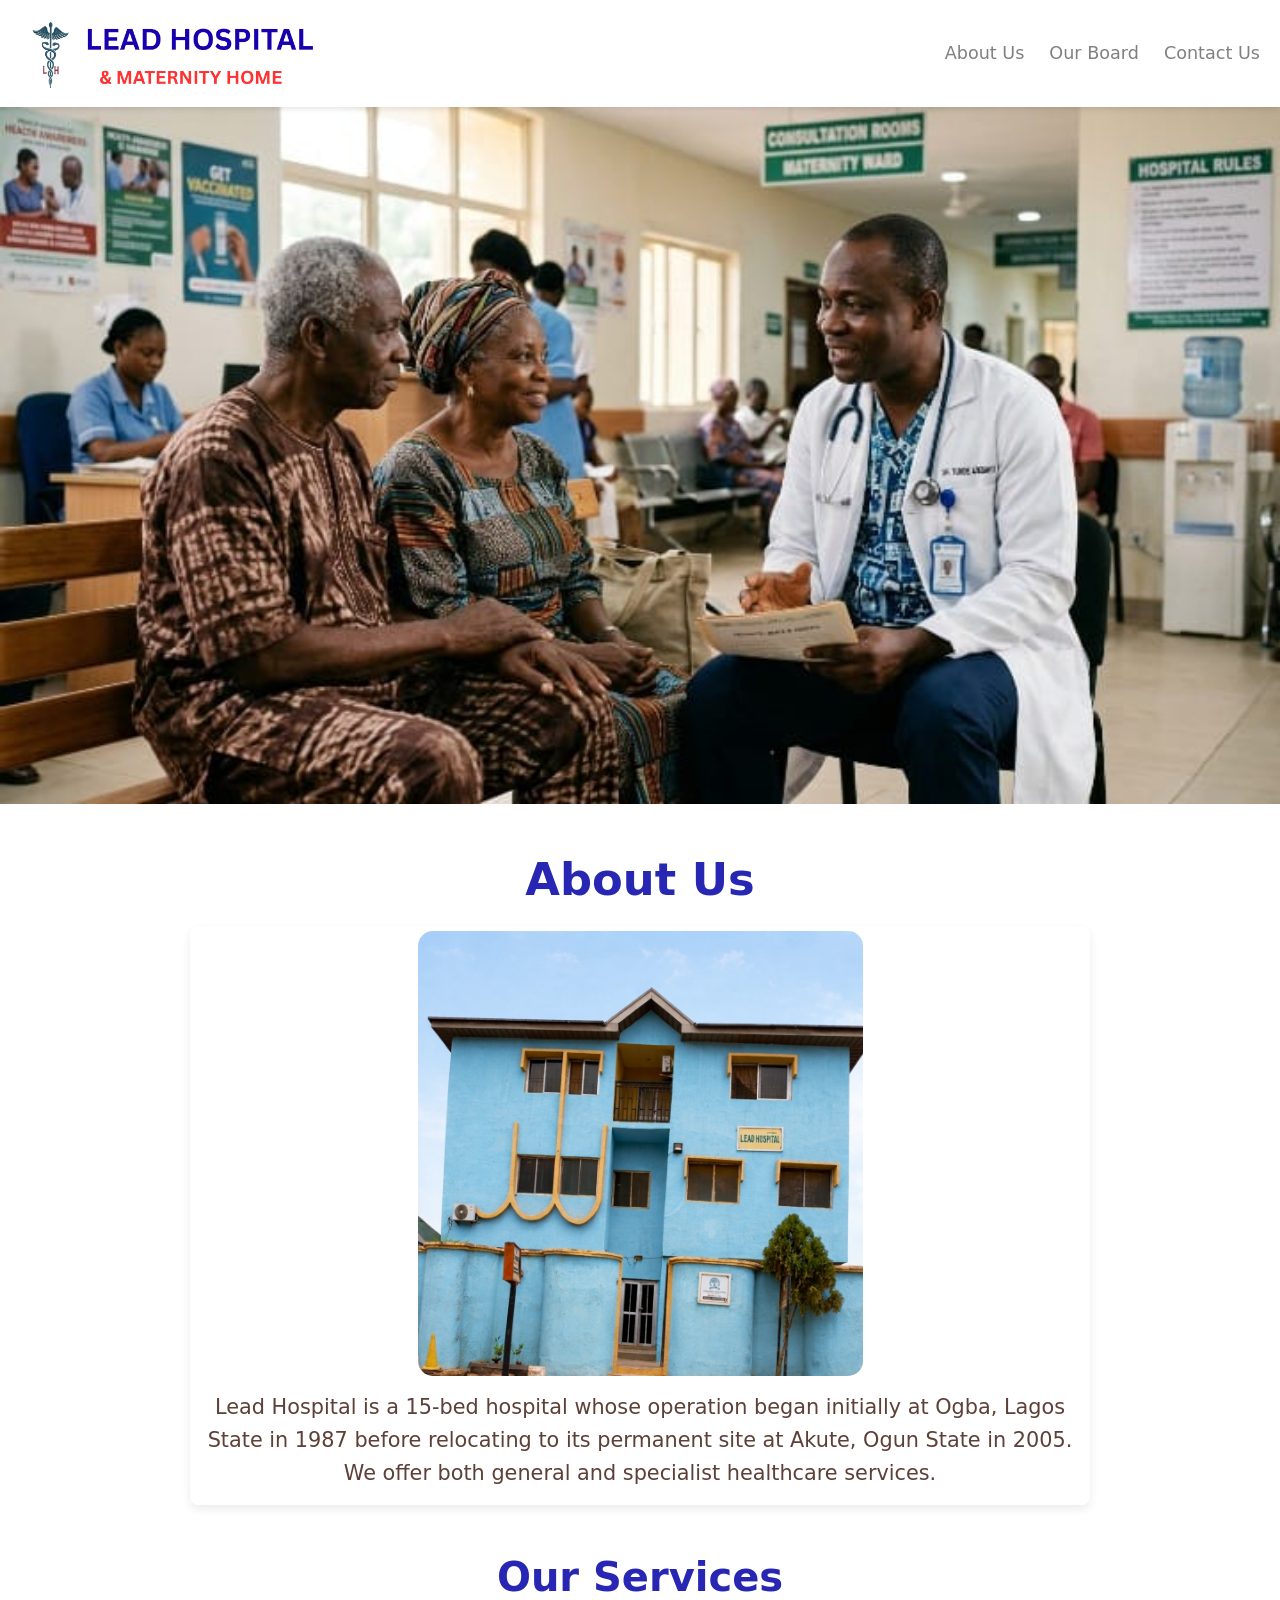
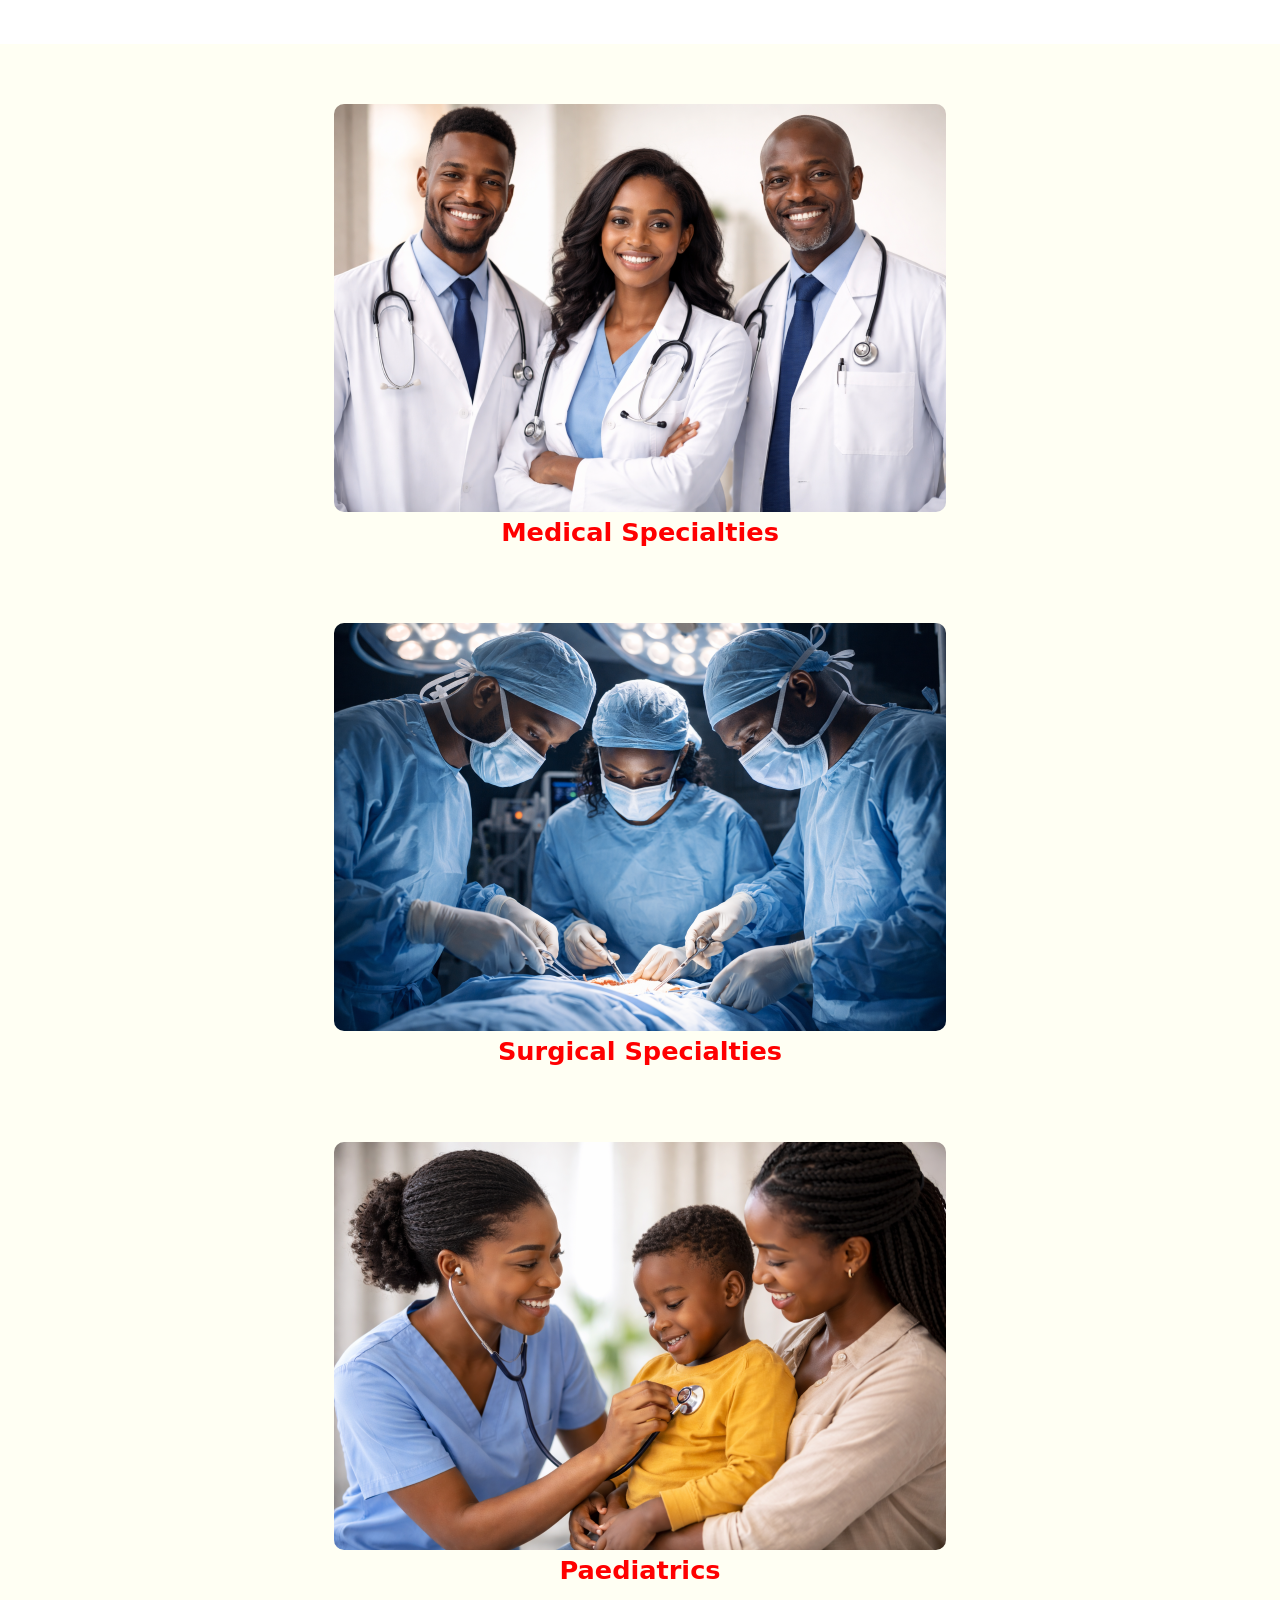
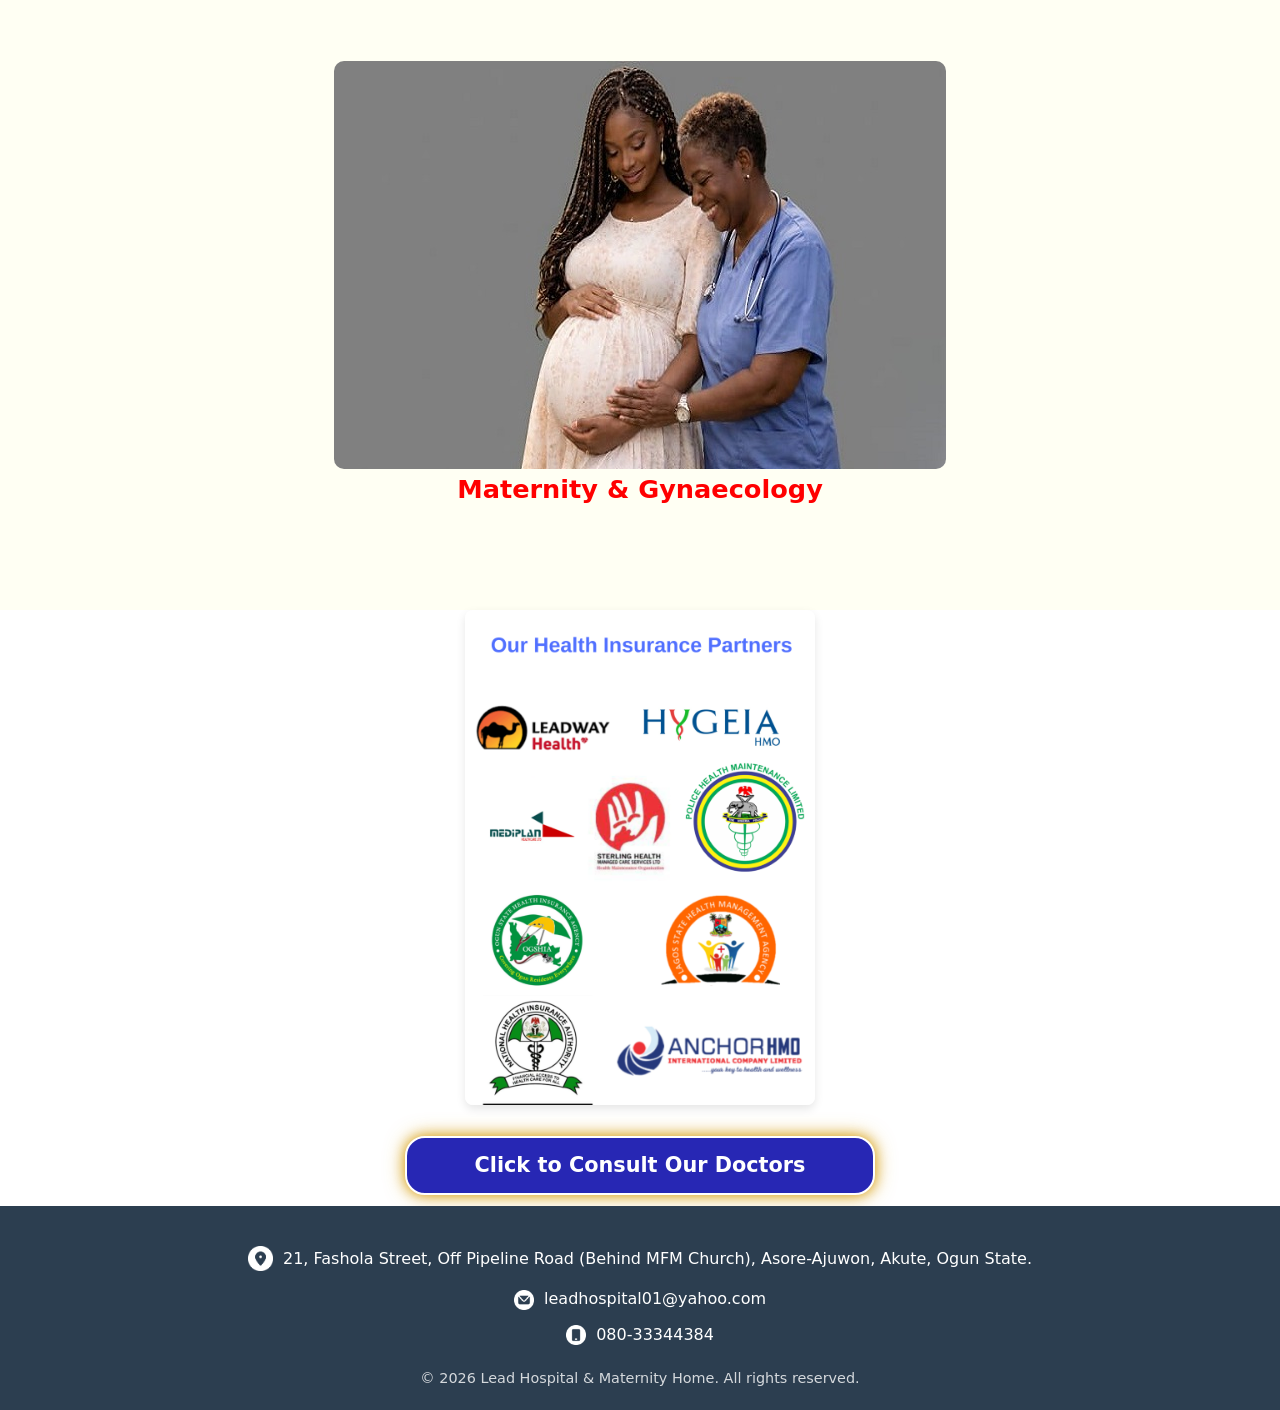
==== commit 317e6d9a: "Add files via upload" ====
--- a/index.html
+++ b/index.html
@@ -22,7 +22,7 @@
             </button>
             <ul id="primary-navigation" data-visible="false">
                 <li><a href="#about-us">About Us</a></li>
-                <li><a href="#our-board">Our Board</a></li>
+                <li><a href="./board.html">Our Board</a></li>
                 <li><a href="#contact-us">Contact Us</a></li>
             </ul>
         </nav>
@@ -43,10 +43,10 @@
     <h1>About Us</h1>
     <section id="about-us" class="about-us">
             <img src="./Images/hospitalbuilding3.png">
-            <p>Lead Hospital is a 15-bed hospital whose operation began initially at Ogba, Lagos in 1987 before relocating to its permanent site at Akute in 2005. We offer both general and specialist healthcare services.</p>
+            <p>Lead Hospital is a 15-bed hospital whose operation began initially at Ogba, Lagos State in 1987 before relocating to its permanent site at Akute, Ogun State in 2005. We offer both general and specialist healthcare services.</p>
     </section>
     <h2>Our Services</h2>
-     <section class="services-overview">
+     <section id="services-scope" class="services-overview">
             <h2 class="sr-only">Our Core Services</h2>
             <div class="service-item">
                <img class="icon" src="./Images/threedoctors2.png" alt="Clinicians">
--- a/style.css
+++ b/style.css
@@ -160,7 +160,7 @@
 }
 /* About Us Section */
 h1 {
-    padding: 60px 20px;
+    padding: 40px 20px 10px 20px;
     max-width: 900px;
     margin: 0 auto;
     text-align: center;
@@ -215,6 +215,41 @@
     font-size: clamp(1.1em, 3vw, 1.6em);
     margin-bottom: 40px;
     width: 100%;
+}
+.service-item .icon {
+    border-radius: 10px;;
+}
+.doctors-overview {
+    display: flex;
+    flex-wrap: wrap;
+    justify-content: center; /* Changed from space-around to center for better alignment */
+    padding: 20px;
+    background-color: var(--background-light);
+    gap: 30px; /* Space between service items */
+    text-align: center;
+}
+.doctors-overview p {
+    font-size: clamp(0.9em, 3vw, 1.2em);
+    margin-bottom: 40px;
+    width: 100%;
+}
+.doctor-item {
+    flex: 1;
+    min-width: 280px; /* Minimum width before stacking */
+    max-width: 350px;
+    padding: 20px;
+    background-color: #fff;
+    border-radius: 8px;
+    box-shadow: 0 4px 10px rgba(0,0,0,0.08);
+    transition: transform 0.3s ease;
+}
+
+.doctor-item:hover {
+    transform: translateY(-5px);
+}
+
+.doctor-item img {
+    border-radius: 10px;
 }
 .hmos {
     flex: 0 0 auto;
@@ -240,21 +275,21 @@
     font-weight: 700;
     line-height: 1.2;
     margin: 1.5em auto 0.5em;
-    color: rgb(39, 39, 180);
+    background-color: rgb(39, 39, 180);
+    color: white;
     text-align: center;
     padding-bottom: 8px;
     animation: fadeIn 1.5s ease-in-out;
     cursor: pointer;
     padding: 15px 5px;
     border-radius: 20px;
-    border: 2px solid crimson;
+    border: 2px solid;
     font-size: clamp(1em, 2vw, 1.3em);
     max-width: 470px;
     box-shadow: 0 0 12px rgba(218,165,32,0.9), 0 0 20px rgba(218,165,32,0.7);
 }
 .book:hover {
-    color: white;
-    background-color: black;
+    background-color: red;
 }
 /* Footer */
 .site-footer {
@@ -333,7 +368,7 @@
 /* For screens up to 768px wide (tablets and smaller) */
 @media (max-width: 768px) {
     .logo {
-        width: 150px;
+        width: 300px;
     }
     /* Mobile navigation */
     .menu-toggle {
@@ -372,6 +407,9 @@
     .services-overview {
         padding: 40px 20px;
     }
+    .about-us img {
+    width: 70%;
+    }
      .footer-contact-info address,
     .footer-contact-info a {
         font-size: 0.9em;
@@ -384,7 +422,7 @@
         padding: 10px;
     }
     .logo {
-        width: 80px;
+        width: 200px;
     }
     .main-nav ul {
         width: 100%;
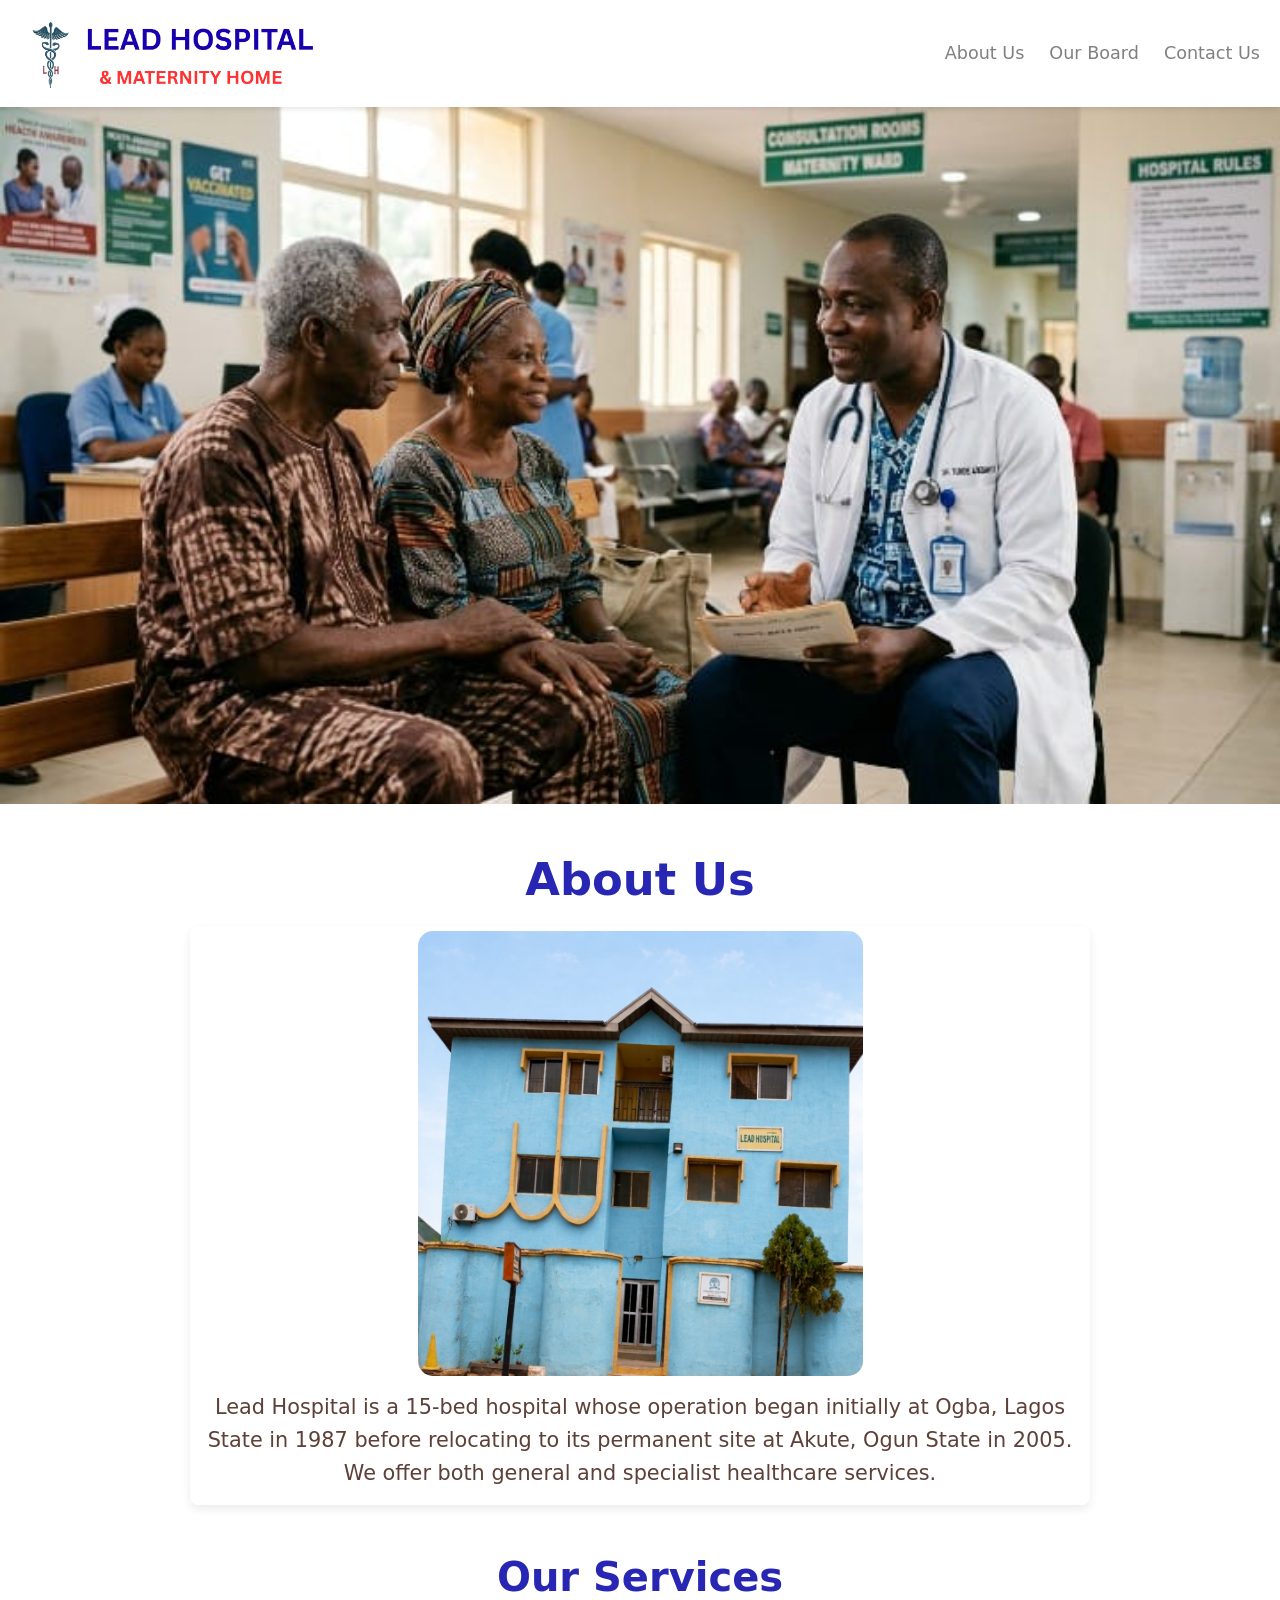
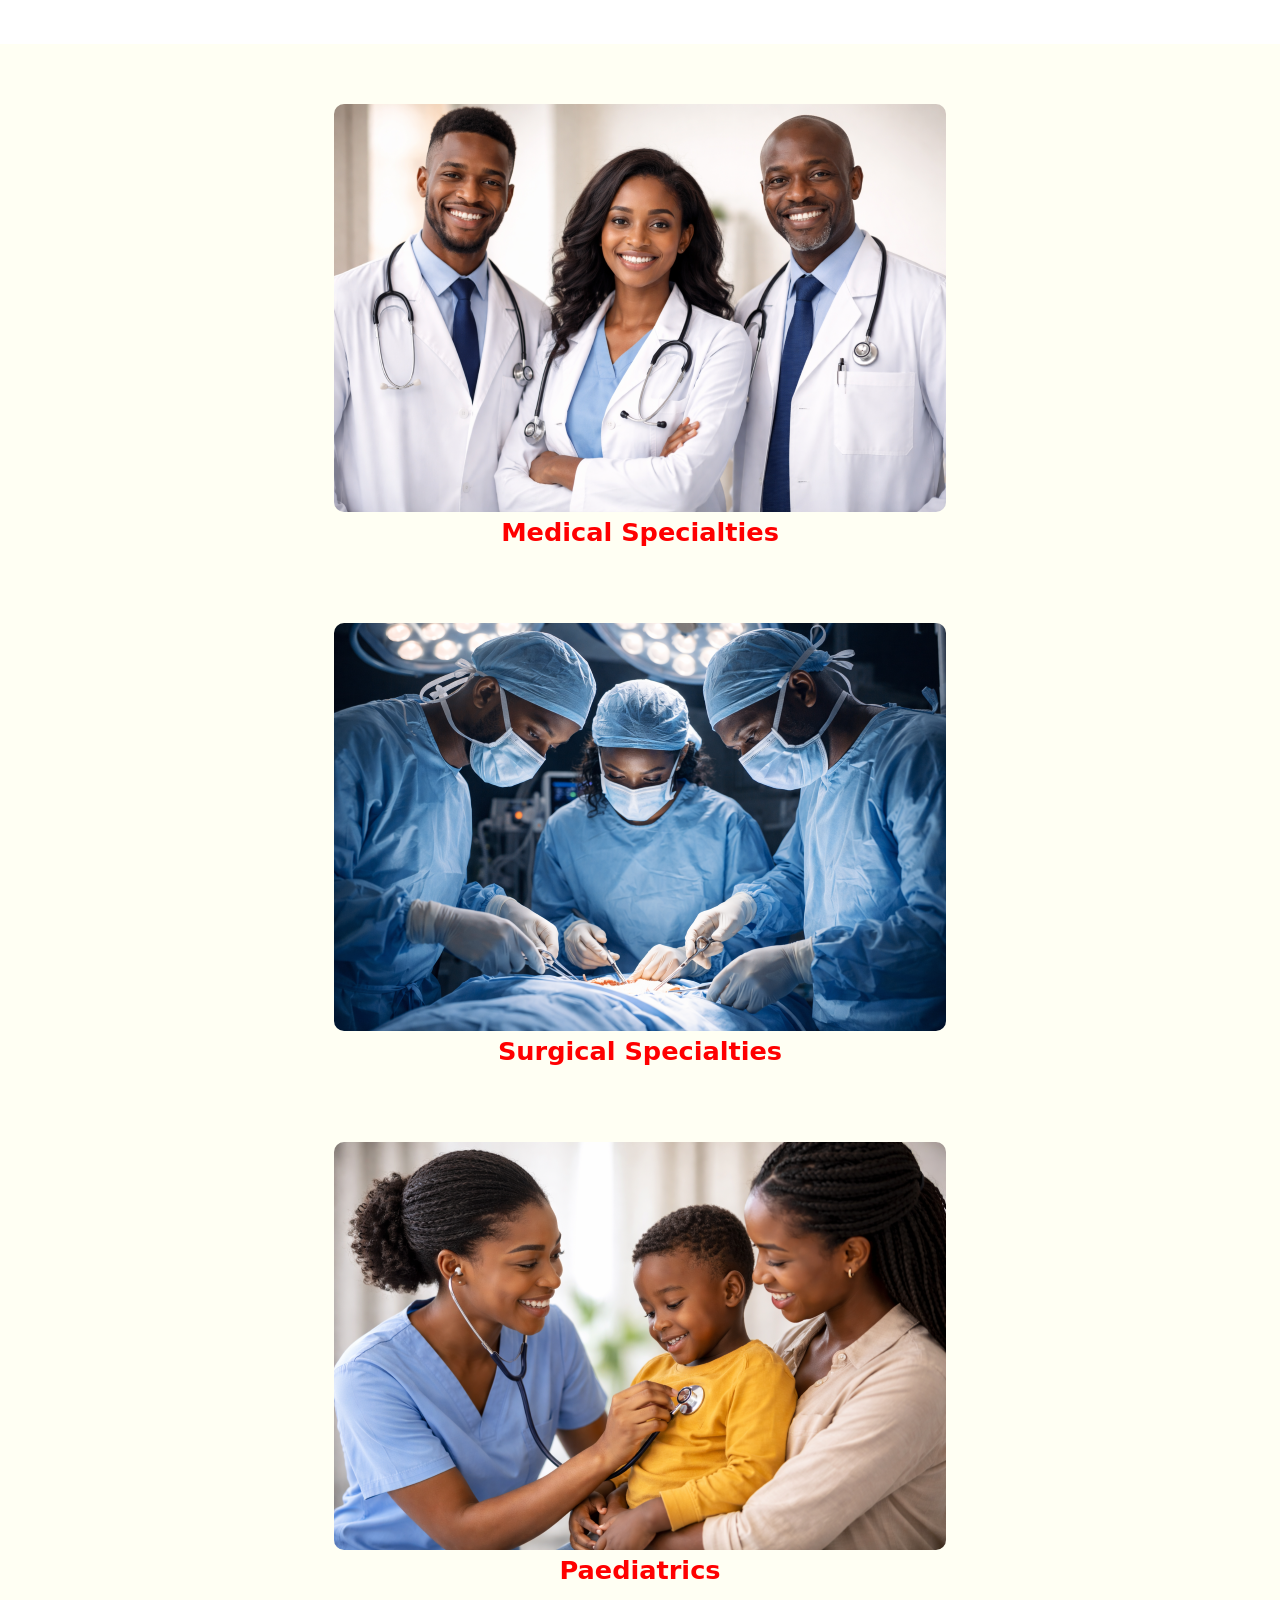
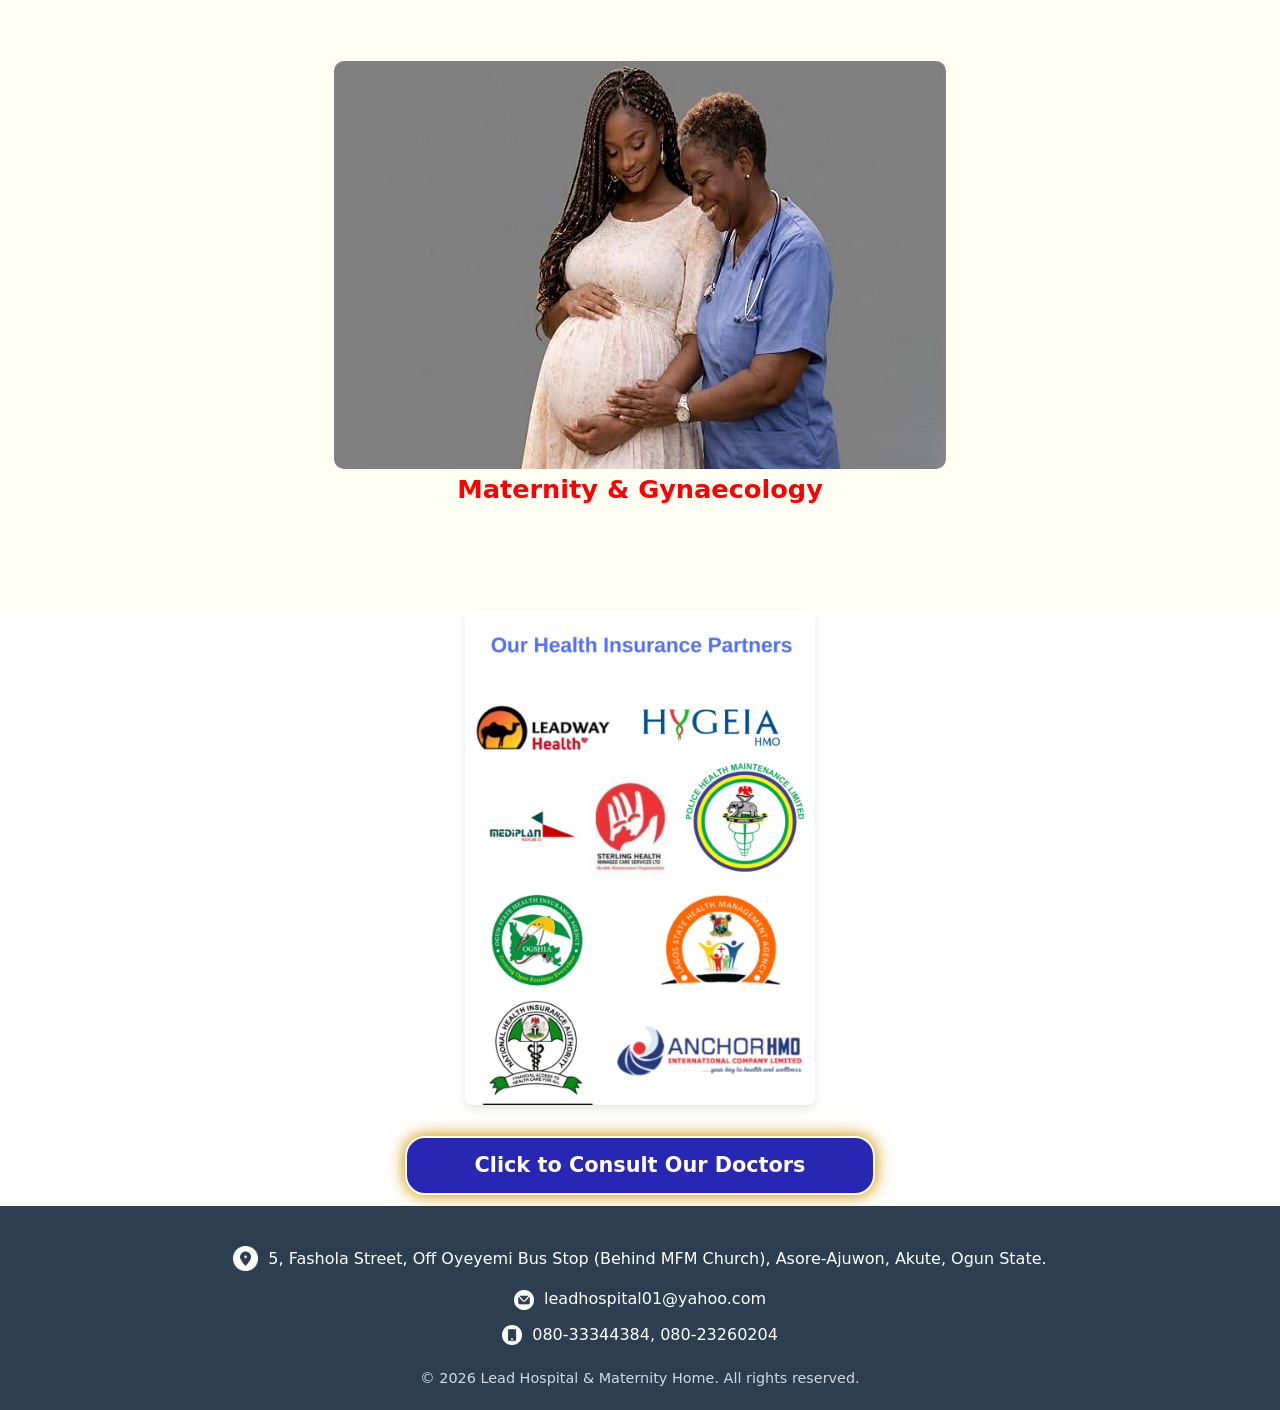
==== commit 3bb778e1: "Add files via upload" ====
--- a/index.html
+++ b/index.html
@@ -74,7 +74,7 @@
         <div class="footer-contact-info">
             <address id="contact-us">
                 <img class="icon" src="./Images/addressicon.png" alt="Address icon">
-                <p>21, Fashola Street, Off Pipeline Road (Behind MFM Church), Asore-Ajuwon, Akute, Ogun State.</p>
+                <p>5, Fashola Street, Off Oyeyemi Bus Stop (Behind MFM Church), Asore-Ajuwon, Akute, Ogun State.</p>
             </address>
             <p>
                 <img class="contact-icon" src="./Images/emailicon.png" alt="Email icon">
@@ -82,7 +82,7 @@
             </p>
             <p>
                 <img class="contact-icon" src="./Images/phoneicon.png" alt="Phone icon">
-                <a href="tel:+2348033344384">080-33344384</a>
+                <a href="tel:+2348033344384">080-33344384, 080-23260204</a>
             </p>
         </div>
         <div class="footer-copyright">
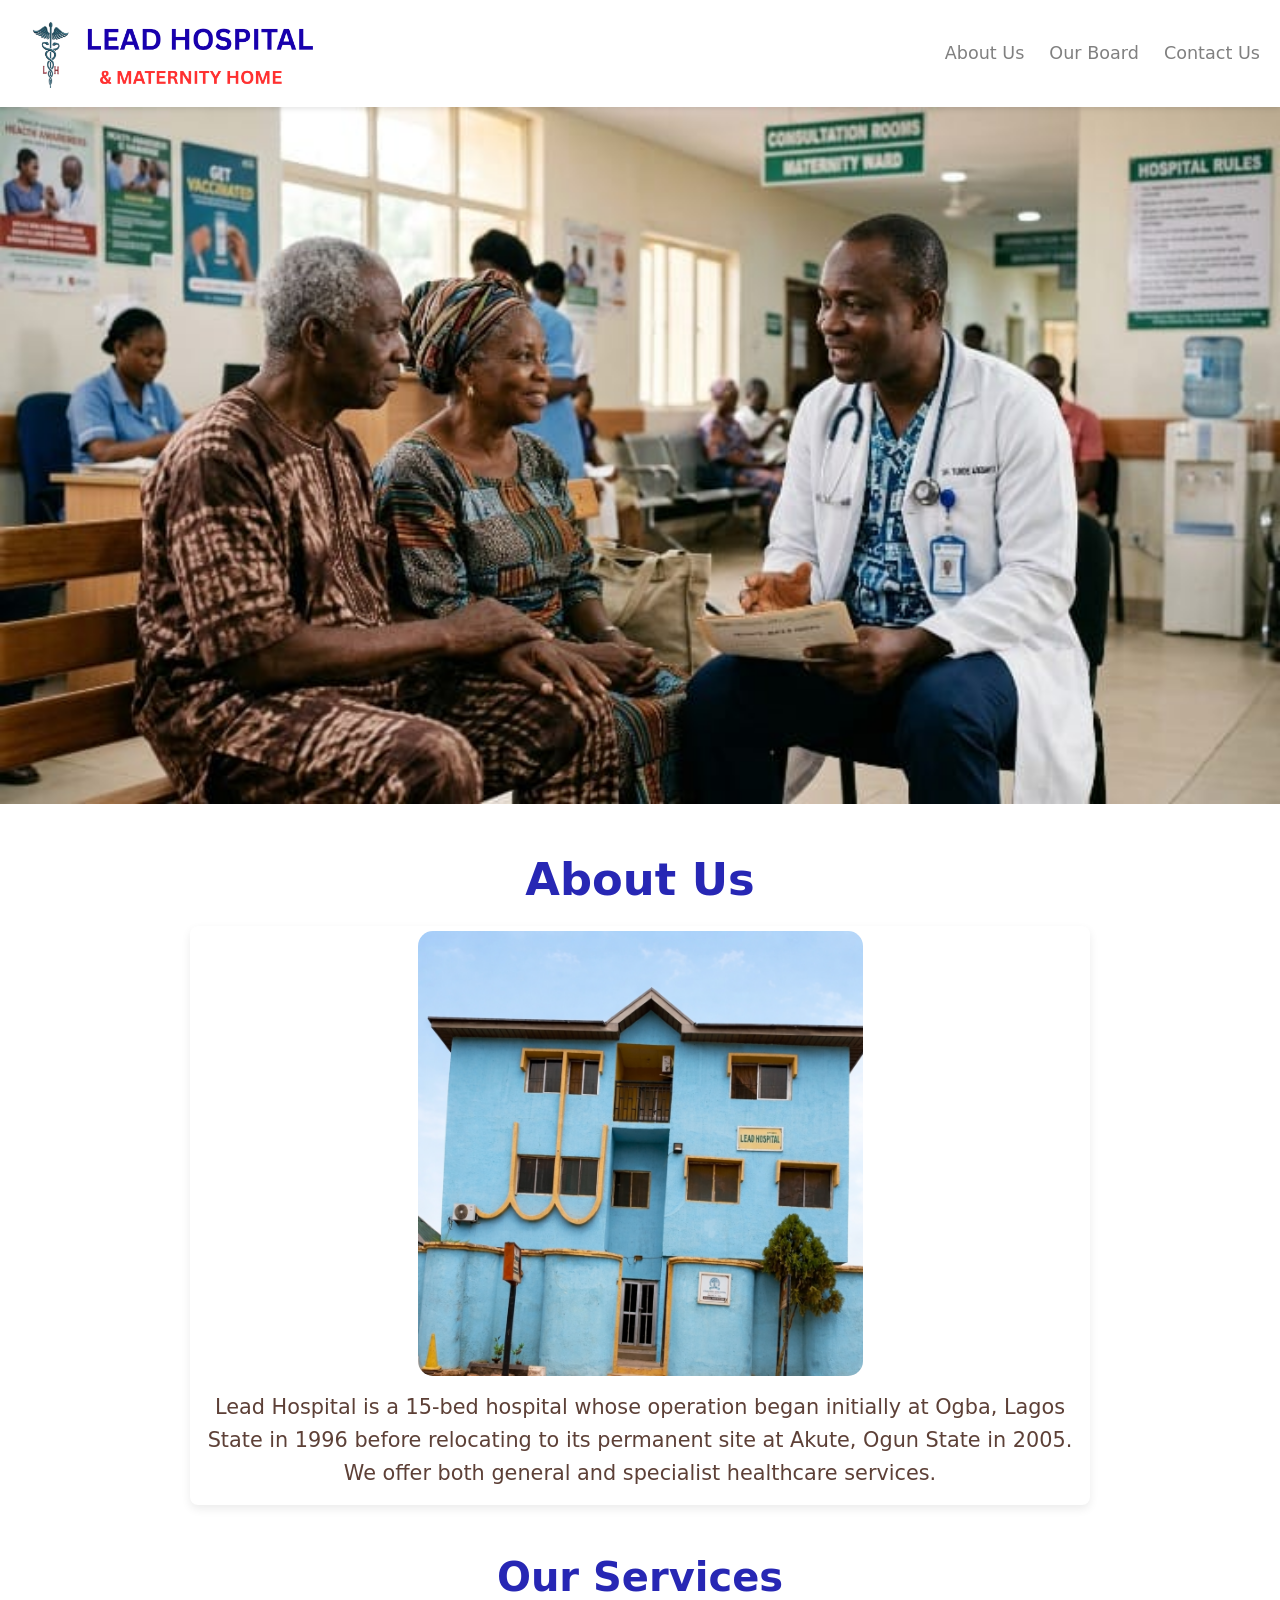
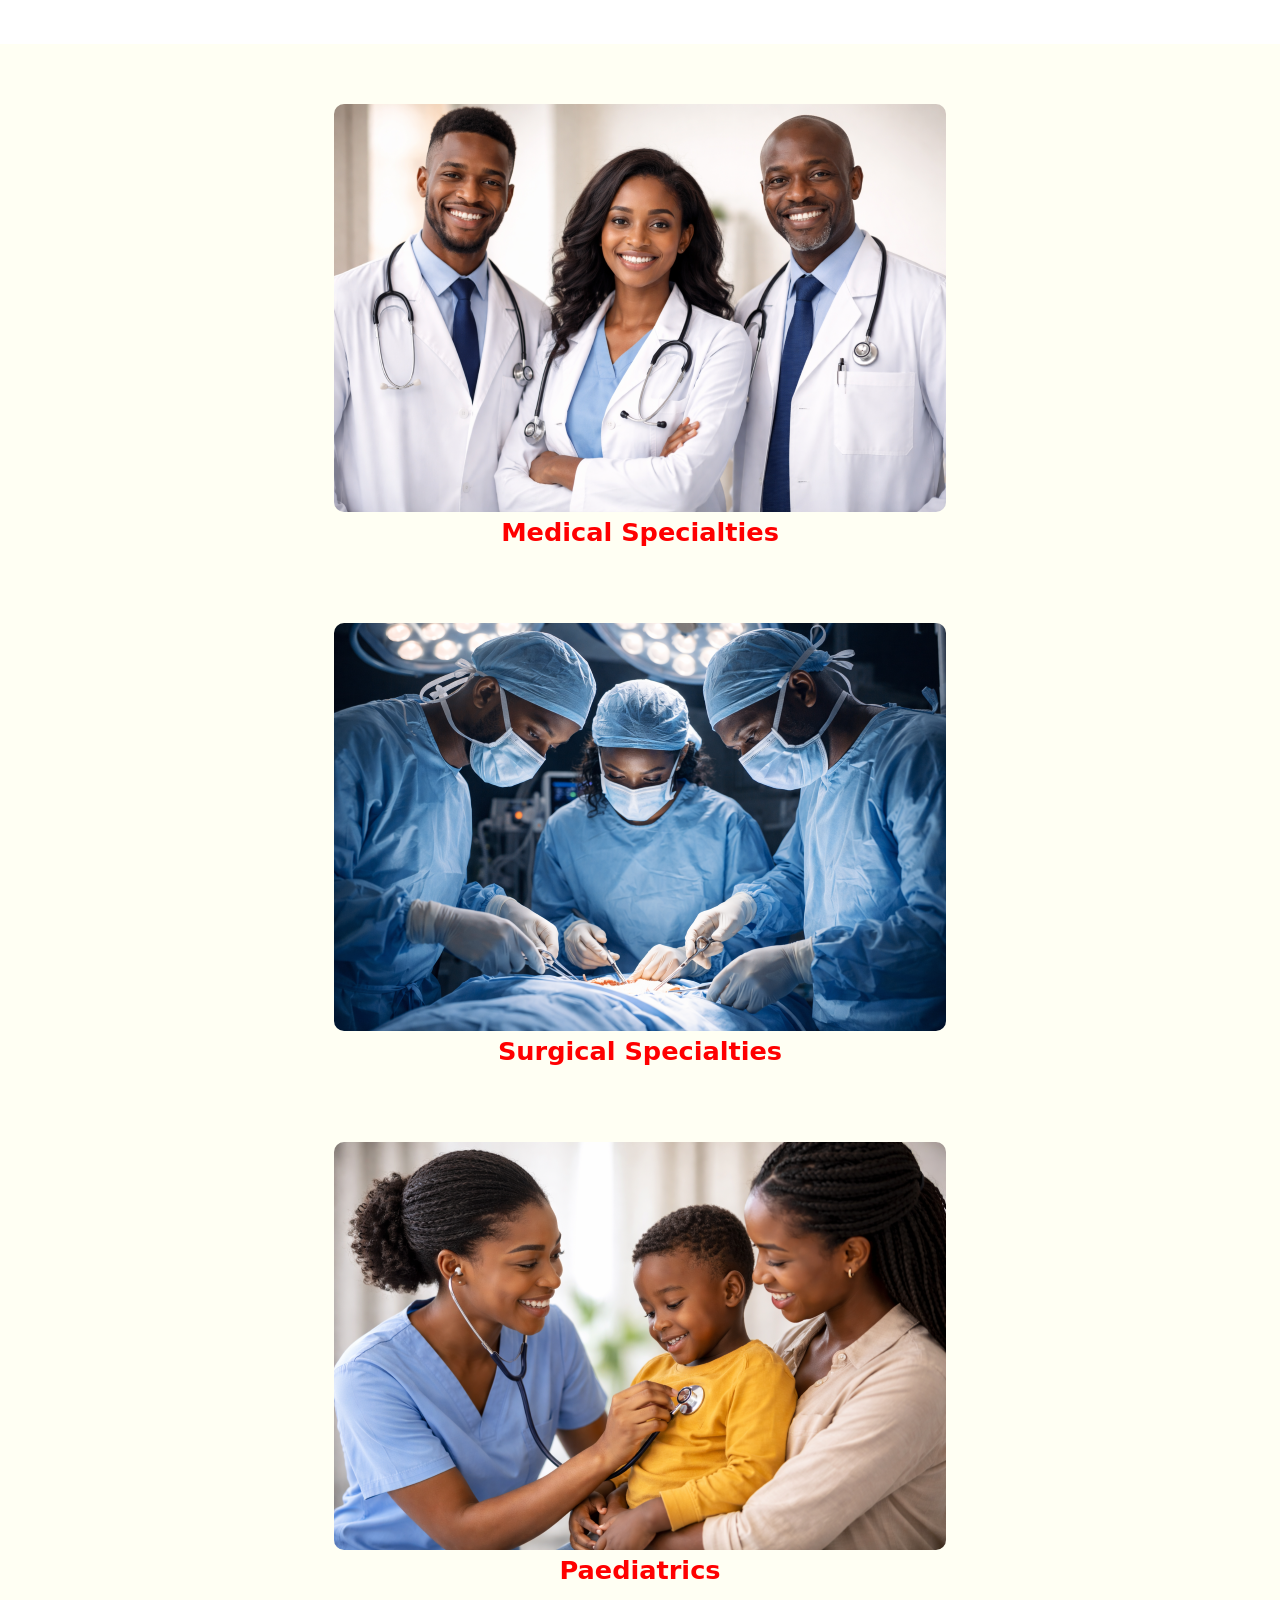
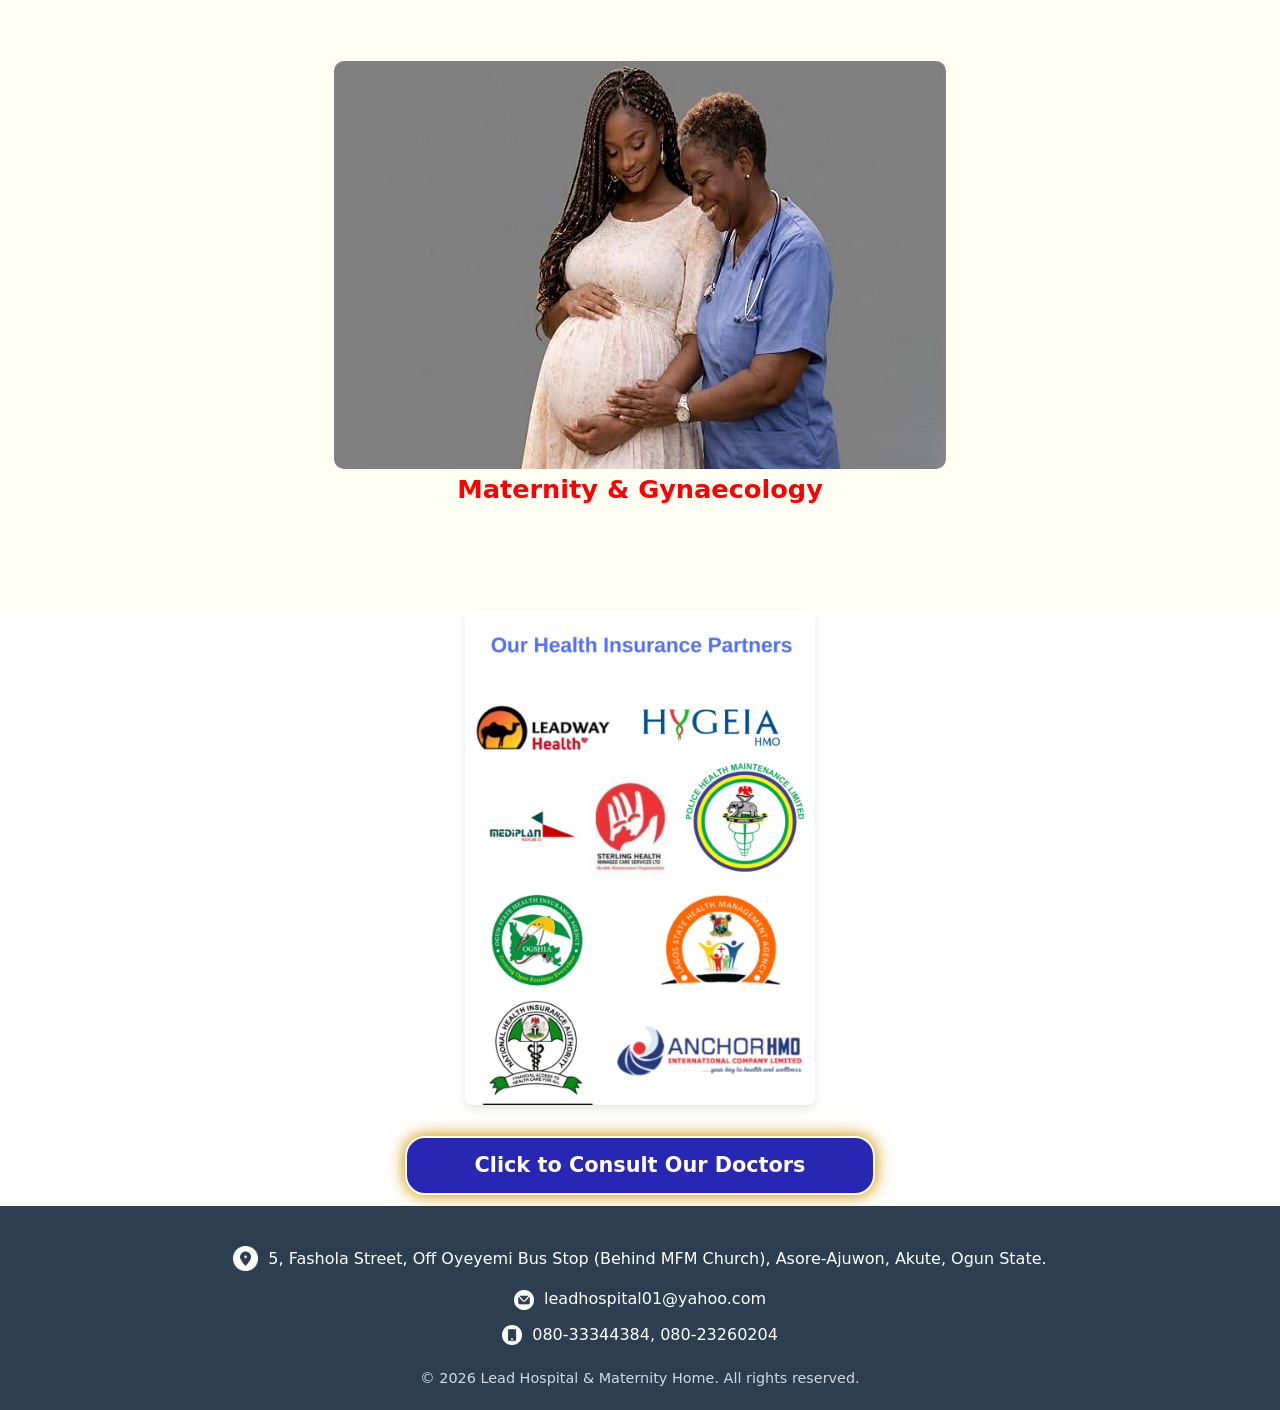
==== commit 03e88e2a: "Add files via upload" ====
--- a/index.html
+++ b/index.html
@@ -43,7 +43,7 @@
     <h1>About Us</h1>
     <section id="about-us" class="about-us">
             <img src="./Images/hospitalbuilding3.png">
-            <p>Lead Hospital is a 15-bed hospital whose operation began initially at Ogba, Lagos State in 1987 before relocating to its permanent site at Akute, Ogun State in 2005. We offer both general and specialist healthcare services.</p>
+            <p>Lead Hospital is a 15-bed hospital whose operation began initially at Ogba, Lagos State in 1996 before relocating to its permanent site at Akute, Ogun State in 2005. We offer both general and specialist healthcare services.</p>
     </section>
     <h2>Our Services</h2>
      <section id="services-scope" class="services-overview">
--- a/style.css
+++ b/style.css
@@ -232,6 +232,7 @@
     font-size: clamp(0.9em, 3vw, 1.2em);
     margin-bottom: 40px;
     width: 100%;
+    text-align: left;
 }
 .doctor-item {
     flex: 1;
